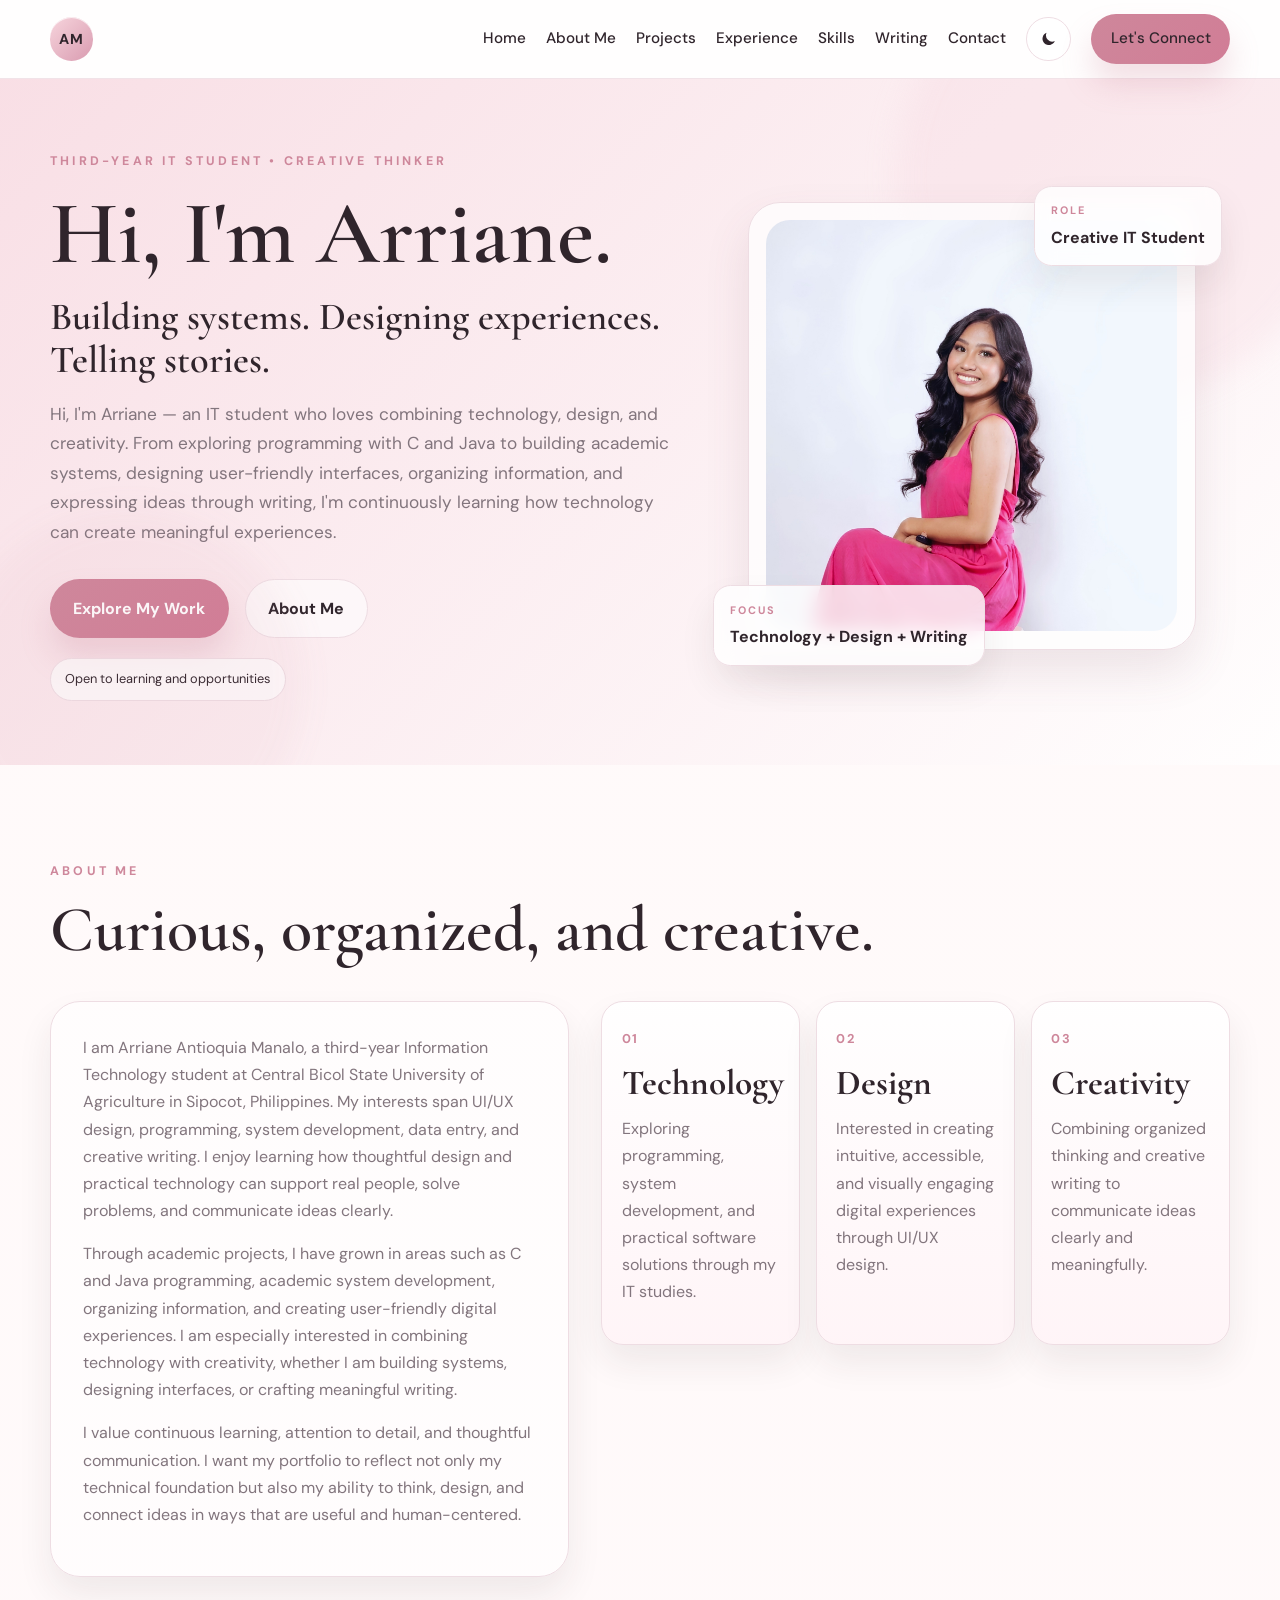
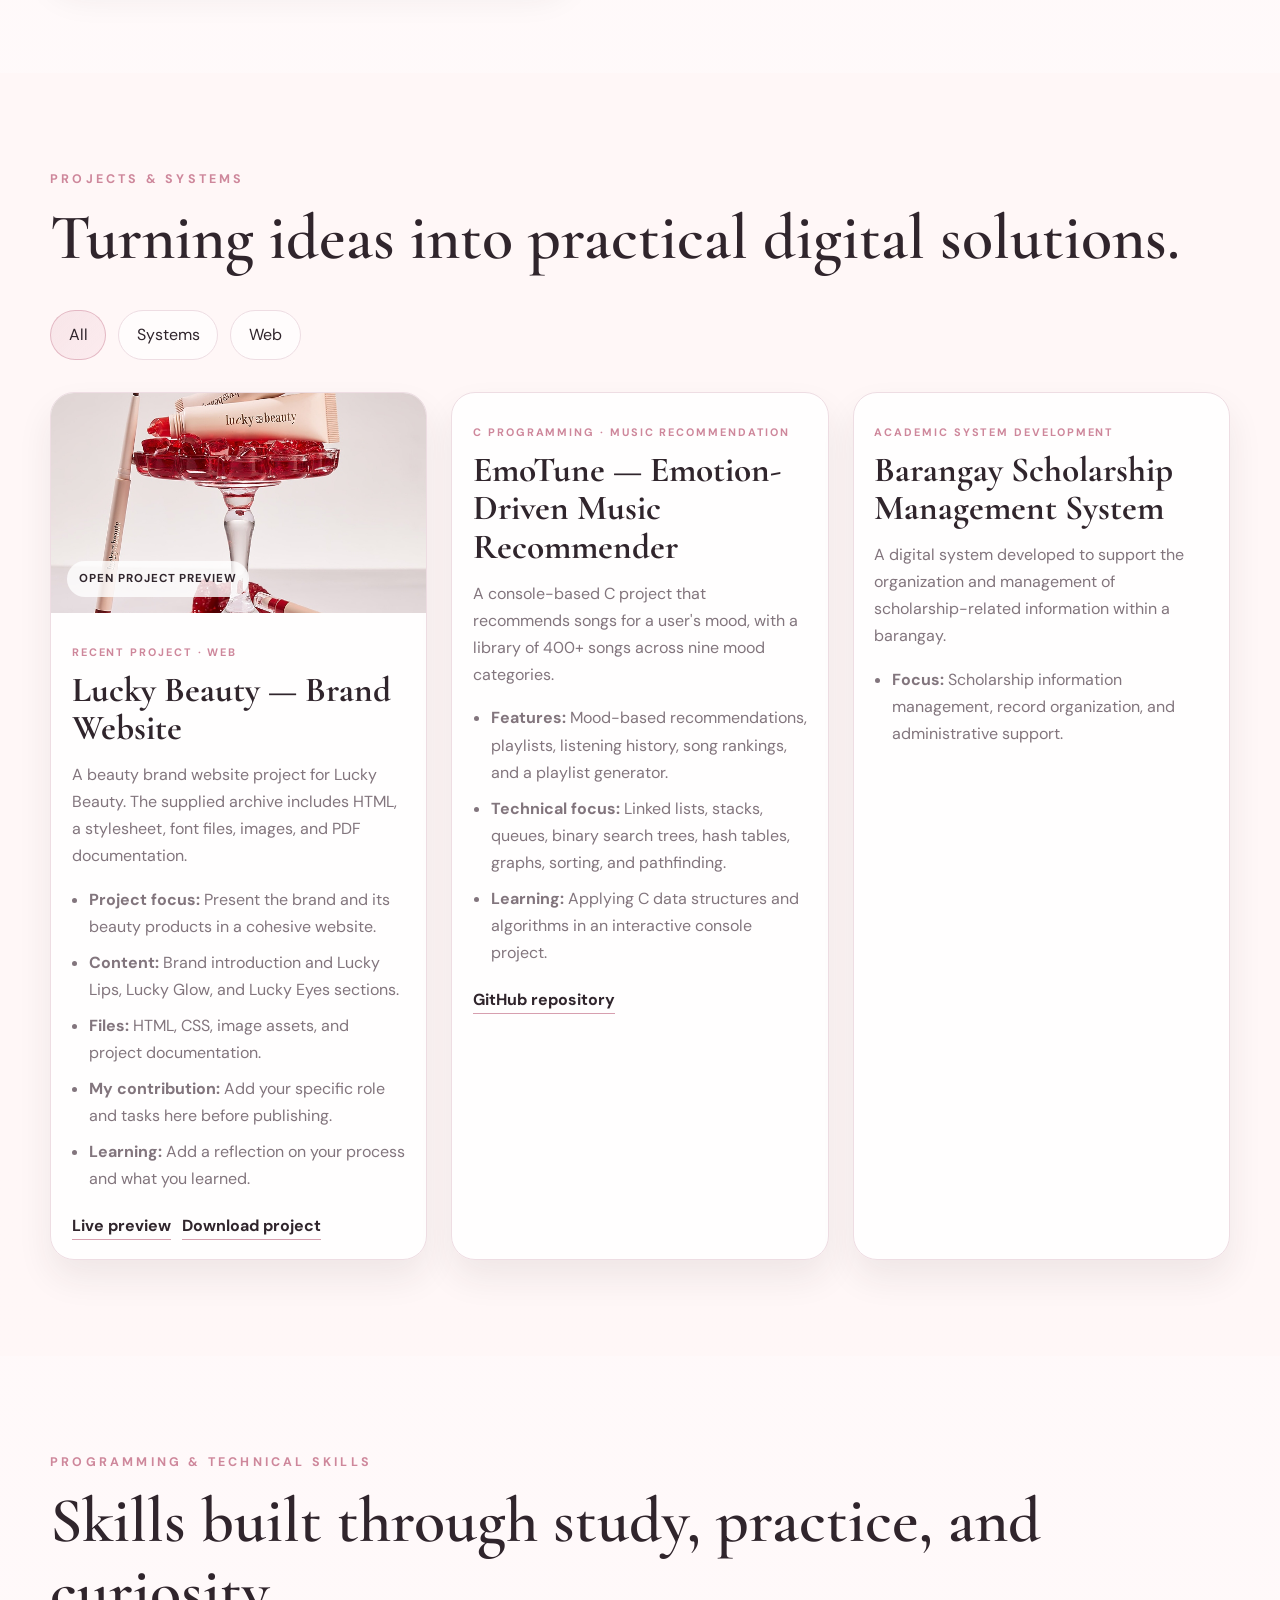
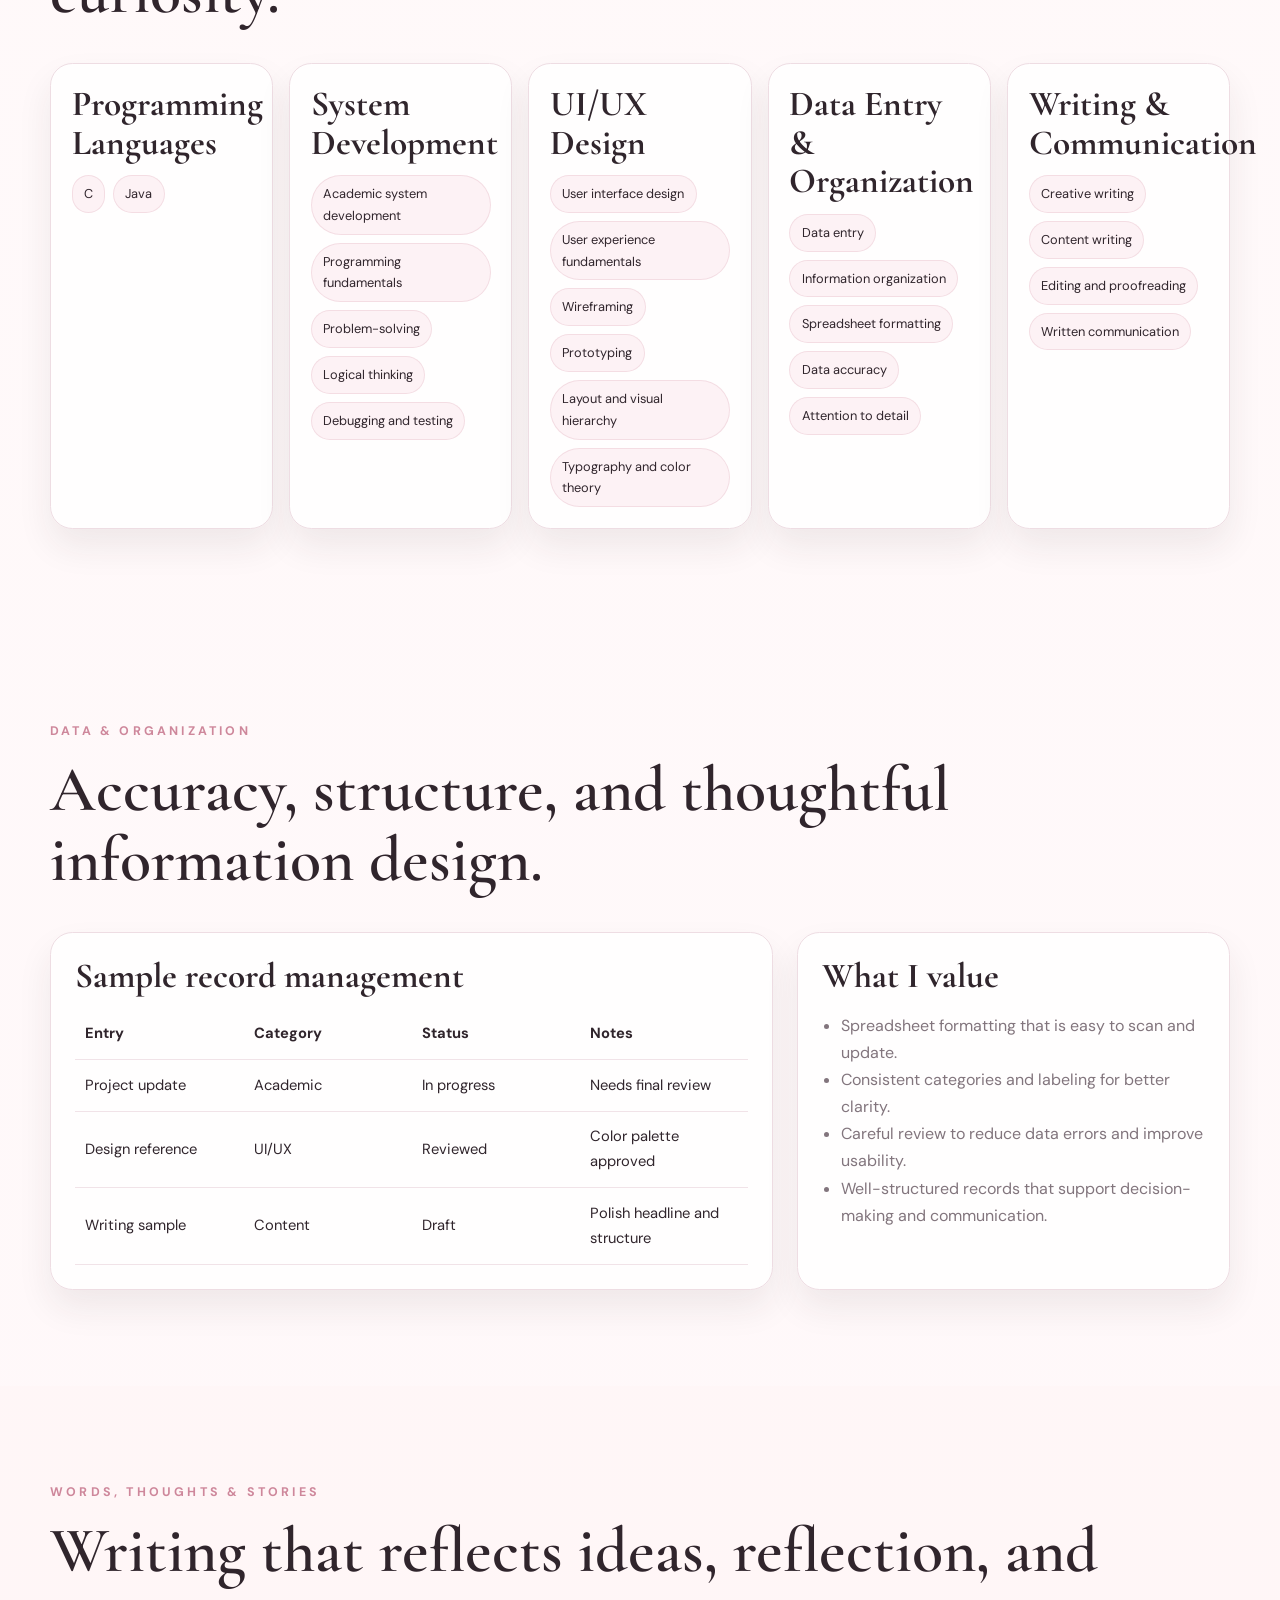
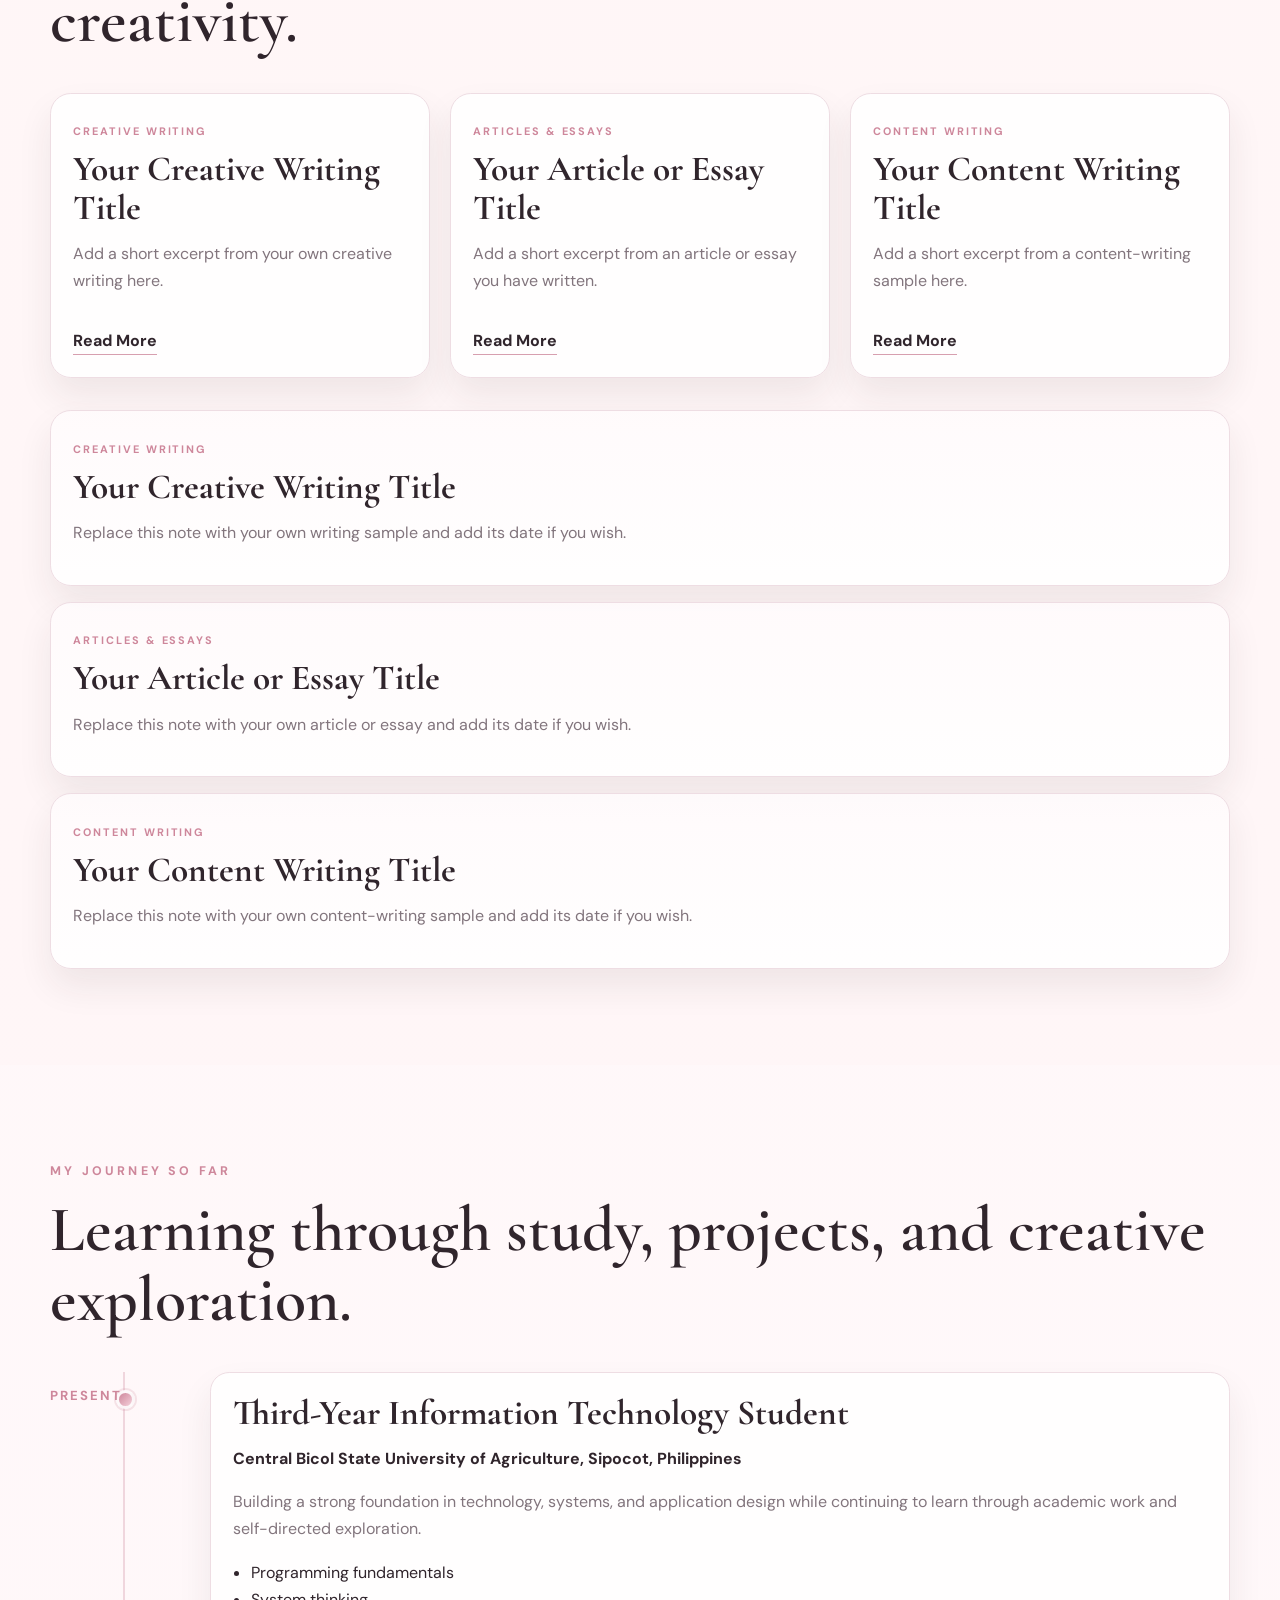
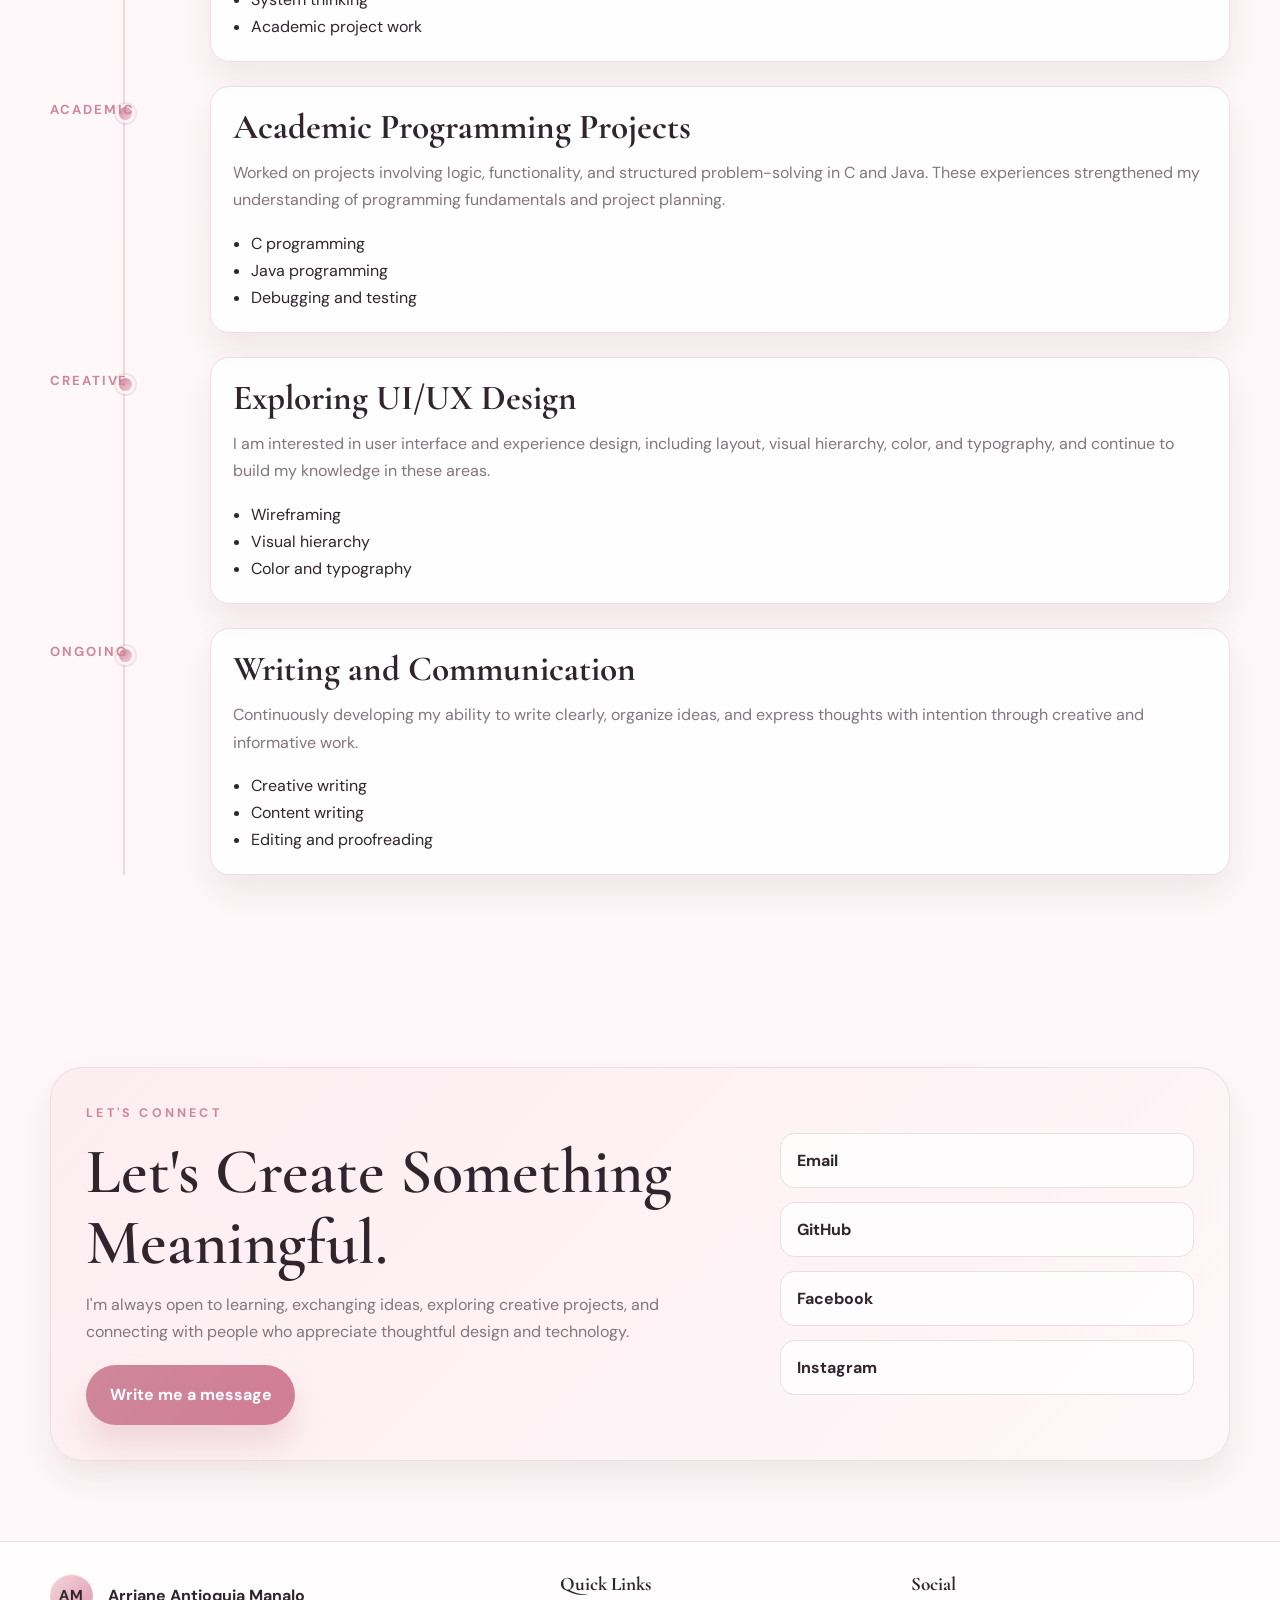
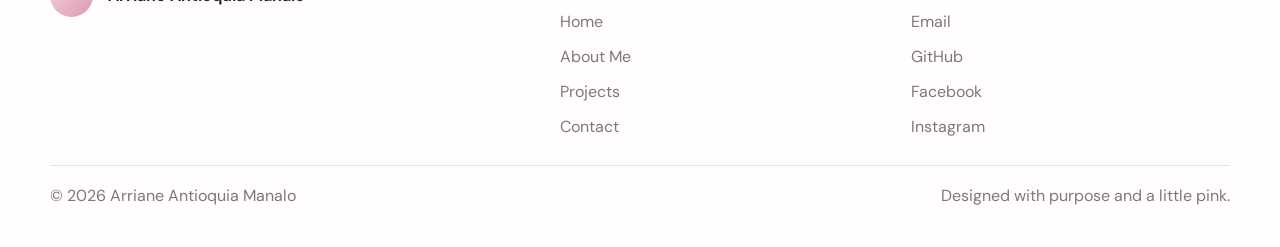
==== index.html @ fbf1ff13 "Publish personal portfolio Co-authored-by: Copilot <223556219+Copilot@users.noreply.github.com>" ====
<!DOCTYPE html>
<html lang="en">
  <head>
    <meta charset="UTF-8" />
    <meta name="viewport" content="width=device-width, initial-scale=1.0" />
    <title>Arriane Antioquia Manalo | IT Student Portfolio</title>
    <meta
      name="description"
      content="Portfolio of Arriane Antioquia Manalo, a third-year Information Technology student at Central Bicol State University of Agriculture, focused on technology, design, writing, and system development."
    />
    <meta name="theme-color" content="#F5D0DA" />
    <meta property="og:title" content="Arriane Antioquia Manalo | IT Student Portfolio" />
    <meta
      property="og:description"
      content="Building systems. Designing experiences. Telling stories."
    />
    <meta property="og:type" content="website" />
    <meta property="og:image" content="assets/images/social-preview.svg" />
    <meta name="twitter:card" content="summary_large_image" />
    <meta name="twitter:title" content="Arriane Antioquia Manalo | IT Student Portfolio" />
    <meta
      name="twitter:description"
      content="Building systems. Designing experiences. Telling stories."
    />
    <meta name="twitter:image" content="assets/images/social-preview.svg" />
    <link rel="canonical" href="https://ari-yana143.github.io/Portfolio/" />
    <link rel="icon" type="image/svg+xml" href="assets/images/favicon.svg" />
    <link rel="preconnect" href="https://fonts.googleapis.com" />
    <link rel="preconnect" href="https://fonts.gstatic.com" crossorigin />
    <link
      href="https://fonts.googleapis.com/css2?family=Cormorant+Garamond:wght@500;600;700&family=DM+Sans:wght@400;500;700&display=swap"
      rel="stylesheet"
    />
    <link rel="stylesheet" href="style.css" />
  </head>
  <body>
    <header class="site-header">
      <nav class="nav container" aria-label="Main navigation">
        <a href="#home" class="brand" aria-label="Go to home section">
          <span class="brand-mark">AM</span>
        </a>

        <button class="nav-toggle" type="button" aria-expanded="false" aria-controls="navMenu" aria-label="Toggle navigation menu">
          <span></span>
          <span></span>
          <span></span>
        </button>

        <div class="nav-menu" id="navMenu">
          <a href="#home">Home</a>
          <a href="#about">About Me</a>
          <a href="#projects">Projects</a>
          <a href="#experience">Experience</a>
          <a href="#skills">Skills</a>
          <a href="#writing">Writing</a>
          <a href="#contact">Contact</a>
          <button class="theme-toggle" id="themeToggle" type="button" aria-label="Switch to dark mode">
            <svg class="theme-icon theme-icon-moon" viewBox="0 0 24 24" aria-hidden="true">
              <path d="M20.2 15.1A8.6 8.6 0 0 1 8.9 3.8 8.7 8.7 0 1 0 20.2 15.1Z" />
            </svg>
            <svg class="theme-icon theme-icon-sun" viewBox="0 0 24 24" aria-hidden="true">
              <circle cx="12" cy="12" r="4" />
              <path d="M12 2v2m0 16v2M4.93 4.93l1.42 1.42m11.3 11.3 1.42 1.42M2 12h2m16 0h2M4.93 19.07l1.42-1.42m11.3-11.3 1.42-1.42" />
            </svg>
          </button>
          <a href="#contact" class="btn btn-primary btn-small">Let's Connect</a>
        </div>
      </nav>
    </header>

    <main>
      <section id="home" class="hero">
        <div class="container hero-grid reveal">
          <div class="hero-copy">
            <p class="eyebrow">THIRD-YEAR IT STUDENT • CREATIVE THINKER</p>
            <h1>Hi, I'm Arriane.</h1>
            <h2>Building systems. Designing experiences. Telling stories.</h2>
            <p class="intro">
              Hi, I'm Arriane — an IT student who loves combining technology, design, and creativity.
              From exploring programming with C and Java to building academic systems, designing
              user-friendly interfaces, organizing information, and expressing ideas through writing,
              I'm continuously learning how technology can create meaningful experiences.
            </p>
            <div class="cta-group">
              <a href="#projects" class="btn btn-primary">Explore My Work</a>
              <a href="#about" class="btn btn-secondary">About Me</a>
            </div>
            <div class="badge-row">
              <span class="status-badge">Open to learning and opportunities</span>
            </div>
          </div>

          <div class="hero-visual reveal">
            <div class="portrait-frame">
              <img src="assets/images/profile-photo.jpg" alt="Portrait of Arriane Antioquia Manalo" />
            </div>
            <div class="floating-card accent-card">
              <span class="mini-label">Focus</span>
              <strong>Technology + Design + Writing</strong>
            </div>
            <div class="floating-card quick-card">
              <span class="mini-label">Role</span>
              <strong>Creative IT Student</strong>
            </div>
          </div>
        </div>
      </section>

      <section id="about" class="section">
        <div class="container">
          <div class="section-heading reveal">
            <p class="section-kicker">About Me</p>
            <h2>Curious, organized, and creative.</h2>
          </div>

          <div class="about-layout reveal">
            <div class="about-story">
              <p>
                I am Arriane Antioquia Manalo, a third-year Information Technology student at Central
                Bicol State University of Agriculture in Sipocot, Philippines. My interests span
                UI/UX design, programming, system development, data entry, and creative writing. I
                enjoy learning how thoughtful design and practical technology can support real
                people, solve problems, and communicate ideas clearly.
              </p>
              <p>
                Through academic projects, I have grown in areas such as C and Java programming,
                academic system development, organizing information, and creating user-friendly digital
                experiences. I am especially interested in combining technology with creativity,
                whether I am building systems, designing interfaces, or crafting meaningful writing.
              </p>
              <p>
                I value continuous learning, attention to detail, and thoughtful communication. I want
                my portfolio to reflect not only my technical foundation but also my ability to think,
                design, and connect ideas in ways that are useful and human-centered.
              </p>
            </div>

            <div class="highlight-grid">
              <article class="highlight-card reveal">
                <span class="card-number">01</span>
                <h3>Technology</h3>
                <p>
                  Exploring programming, system development, and practical software solutions through
                  my IT studies.
                </p>
              </article>

              <article class="highlight-card reveal">
                <span class="card-number">02</span>
                <h3>Design</h3>
                <p>
                  Interested in creating intuitive, accessible, and visually engaging digital
                  experiences through UI/UX design.
                </p>
              </article>

              <article class="highlight-card reveal">
                <span class="card-number">03</span>
                <h3>Creativity</h3>
                <p>
                  Combining organized thinking and creative writing to communicate ideas clearly and
                  meaningfully.
                </p>
              </article>
            </div>
          </div>
        </div>
      </section>

      <section id="projects" class="section alt">
        <div class="container">
          <div class="section-heading reveal">
            <p class="section-kicker">Projects &amp; Systems</p>
            <h2>Turning ideas into practical digital solutions.</h2>
          </div>

          <div class="filter-bar reveal" aria-label="Project category filter">
            <button class="filter-btn is-active" type="button" data-filter="all">All</button>
            <button class="filter-btn" type="button" data-filter="systems">Systems</button>
            <button class="filter-btn" type="button" data-filter="web">Web</button>
          </div>

          <div class="project-grid reveal">
            <article class="project-card" data-category="web">
              <a
                class="project-image project-image-link"
                href="assets/projects/Lucky-Beauty/index.html"
                target="_blank"
                rel="noreferrer"
                aria-label="Open the Lucky Beauty project website"
              >
                <img
                  src="assets/projects/Lucky-Beauty/images/hero-products.jpg"
                  alt="Product imagery used on the Lucky Beauty website"
                />
                <span class="image-label">Open project preview</span>
              </a>
              <div class="project-body">
                <span class="project-tag">Recent Project · Web</span>
                <h3>Lucky Beauty — Brand Website</h3>
                <p>
                  A beauty brand website project for Lucky Beauty. The supplied archive includes
                  HTML, a stylesheet, font files, images, and PDF documentation.
                </p>
                <ul>
                  <li><strong>Project focus:</strong> Present the brand and its beauty products in a cohesive website.</li>
                  <li><strong>Content:</strong> Brand introduction and Lucky Lips, Lucky Glow, and Lucky Eyes sections.</li>
                  <li><strong>Files:</strong> HTML, CSS, image assets, and project documentation.</li>
                  <li><strong>My contribution:</strong> Add your specific role and tasks here before publishing.</li>
                  <li><strong>Learning:</strong> Add a reflection on your process and what you learned.</li>
                </ul>
                <div class="card-actions">
                  <a href="assets/projects/Lucky-Beauty/index.html" target="_blank" rel="noreferrer">Live preview</a>
                  <a href="assets/projects/Manalo_Manumbale_Activity1_1.zip" download>Download project</a>
                </div>
              </div>
            </article>

            <article class="project-card" data-category="systems">
              <div class="project-body">
                <span class="project-tag">C Programming · Music Recommendation</span>
                <h3>EmoTune — Emotion-Driven Music Recommender</h3>
                <p>
                  A console-based C project that recommends songs for a user's mood, with a library of
                  400+ songs across nine mood categories.
                </p>
                <ul>
                  <li><strong>Features:</strong> Mood-based recommendations, playlists, listening history, song rankings, and a playlist generator.</li>
                  <li><strong>Technical focus:</strong> Linked lists, stacks, queues, binary search trees, hash tables, graphs, sorting, and pathfinding.</li>
                  <li><strong>Learning:</strong> Applying C data structures and algorithms in an interactive console project.</li>
                </ul>
                <div class="card-actions">
                  <a href="https://github.com/ari-yana143/EmoTune-Emotion-Driven-Music-Recommender-Sytem" target="_blank" rel="noreferrer">GitHub repository</a>
                </div>
              </div>
            </article>

            <article class="project-card" data-category="systems">
              <div class="project-body">
                <span class="project-tag">Academic System Development</span>
                <h3>Barangay Scholarship Management System</h3>
                <p>
                  A digital system developed to support the organization and management of
                  scholarship-related information within a barangay.
                </p>
                <ul>
                  <li><strong>Focus:</strong> Scholarship information management, record organization, and administrative support.</li>
                </ul>
              </div>
            </article>
          </div>
        </div>
      </section>

      <section id="skills" class="section">
        <div class="container">
          <div class="section-heading reveal">
            <p class="section-kicker">Programming &amp; Technical Skills</p>
            <h2>Skills built through study, practice, and curiosity.</h2>
          </div>

          <div class="skills-grid reveal">
            <article class="skill-card">
              <h3>Programming Languages</h3>
              <ul class="skill-tags">
                <li>C</li>
                <li>Java</li>
              </ul>
            </article>

            <article class="skill-card">
              <h3>System Development</h3>
              <ul class="skill-tags">
                <li>Academic system development</li>
                <li>Programming fundamentals</li>
                <li>Problem-solving</li>
                <li>Logical thinking</li>
                <li>Debugging and testing</li>
              </ul>
            </article>

            <article class="skill-card">
              <h3>UI/UX Design</h3>
              <ul class="skill-tags">
                <li>User interface design</li>
                <li>User experience fundamentals</li>
                <li>Wireframing</li>
                <li>Prototyping</li>
                <li>Layout and visual hierarchy</li>
                <li>Typography and color theory</li>
              </ul>
            </article>

            <article class="skill-card">
              <h3>Data Entry &amp; Organization</h3>
              <ul class="skill-tags">
                <li>Data entry</li>
                <li>Information organization</li>
                <li>Spreadsheet formatting</li>
                <li>Data accuracy</li>
                <li>Attention to detail</li>
              </ul>
            </article>

            <article class="skill-card">
              <h3>Writing &amp; Communication</h3>
              <ul class="skill-tags">
                <li>Creative writing</li>
                <li>Content writing</li>
                <li>Editing and proofreading</li>
                <li>Written communication</li>
              </ul>
            </article>
          </div>
        </div>
      </section>

      <section id="data" class="section">
        <div class="container">
          <div class="section-heading reveal">
            <p class="section-kicker">Data &amp; Organization</p>
            <h2>Accuracy, structure, and thoughtful information design.</h2>
          </div>

          <div class="data-layout reveal">
            <div class="data-card">
              <h3>Sample record management</h3>
              <table>
                <thead>
                  <tr>
                    <th>Entry</th>
                    <th>Category</th>
                    <th>Status</th>
                    <th>Notes</th>
                  </tr>
                </thead>
                <tbody>
                  <tr>
                    <td>Project update</td>
                    <td>Academic</td>
                    <td>In progress</td>
                    <td>Needs final review</td>
                  </tr>
                  <tr>
                    <td>Design reference</td>
                    <td>UI/UX</td>
                    <td>Reviewed</td>
                    <td>Color palette approved</td>
                  </tr>
                  <tr>
                    <td>Writing sample</td>
                    <td>Content</td>
                    <td>Draft</td>
                    <td>Polish headline and structure</td>
                  </tr>
                </tbody>
              </table>
            </div>

            <div class="data-card data-points">
              <h3>What I value</h3>
              <ul>
                <li>Spreadsheet formatting that is easy to scan and update.</li>
                <li>Consistent categories and labeling for better clarity.</li>
                <li>Careful review to reduce data errors and improve usability.</li>
                <li>Well-structured records that support decision-making and communication.</li>
              </ul>
            </div>
          </div>
        </div>
      </section>

      <section id="writing" class="section alt">
        <div class="container">
          <div class="section-heading reveal">
            <p class="section-kicker">Words, Thoughts &amp; Stories</p>
            <h2>Writing that reflects ideas, reflection, and creativity.</h2>
          </div>

          <div class="writing-grid reveal">
            <article class="writing-card">
              <span class="writing-tag">Creative Writing</span>
              <h3>Your Creative Writing Title</h3>
              <p>Add a short excerpt from your own creative writing here.</p>
              <a href="#writing-sample-1">Read More</a>
            </article>

            <article class="writing-card">
              <span class="writing-tag">Articles &amp; Essays</span>
              <h3>Your Article or Essay Title</h3>
              <p>Add a short excerpt from an article or essay you have written.</p>
              <a href="#writing-sample-2">Read More</a>
            </article>

            <article class="writing-card">
              <span class="writing-tag">Content Writing</span>
              <h3>Your Content Writing Title</h3>
              <p>Add a short excerpt from a content-writing sample here.</p>
              <a href="#writing-sample-3">Read More</a>
            </article>
          </div>

          <div class="article-stack reveal">
            <article id="writing-sample-1" class="writing-article">
              <span class="writing-tag">Creative Writing</span>
              <h3>Your Creative Writing Title</h3>
              <p>Replace this note with your own writing sample and add its date if you wish.</p>
            </article>

            <article id="writing-sample-2" class="writing-article">
              <span class="writing-tag">Articles &amp; Essays</span>
              <h3>Your Article or Essay Title</h3>
              <p>Replace this note with your own article or essay and add its date if you wish.</p>
            </article>

            <article id="writing-sample-3" class="writing-article">
              <span class="writing-tag">Content Writing</span>
              <h3>Your Content Writing Title</h3>
              <p>Replace this note with your own content-writing sample and add its date if you wish.</p>
            </article>
          </div>
        </div>
      </section>

      <section id="experience" class="section">
        <div class="container">
          <div class="section-heading reveal">
            <p class="section-kicker">My Journey So Far</p>
            <h2>Learning through study, projects, and creative exploration.</h2>
          </div>

          <div class="timeline reveal">
            <article class="timeline-item">
              <div class="timeline-date">Present</div>
              <div class="timeline-content">
                <h3>Third-Year Information Technology Student</h3>
                <p class="timeline-org">Central Bicol State University of Agriculture, Sipocot, Philippines</p>
                <p>
                  Building a strong foundation in technology, systems, and application design while continuing to learn through academic work and self-directed exploration.
                </p>
                <ul>
                  <li>Programming fundamentals</li>
                  <li>System thinking</li>
                  <li>Academic project work</li>
                </ul>
              </div>
            </article>

            <article class="timeline-item">
              <div class="timeline-date">Academic</div>
              <div class="timeline-content">
                <h3>Academic Programming Projects</h3>
                <p>
                  Worked on projects involving logic, functionality, and structured problem-solving in C and Java. These experiences strengthened my understanding of programming fundamentals and project planning.
                </p>
                <ul>
                  <li>C programming</li>
                  <li>Java programming</li>
                  <li>Debugging and testing</li>
                </ul>
              </div>
            </article>

            <article class="timeline-item">
              <div class="timeline-date">Creative</div>
              <div class="timeline-content">
                <h3>Exploring UI/UX Design</h3>
                <p>
                  I am interested in user interface and experience design, including layout, visual hierarchy, color, and typography, and continue to build my knowledge in these areas.
                </p>
                <ul>
                  <li>Wireframing</li>
                  <li>Visual hierarchy</li>
                  <li>Color and typography</li>
                </ul>
              </div>
            </article>

            <article class="timeline-item">
              <div class="timeline-date">Ongoing</div>
              <div class="timeline-content">
                <h3>Writing and Communication</h3>
                <p>
                  Continuously developing my ability to write clearly, organize ideas, and express thoughts with intention through creative and informative work.
                </p>
                <ul>
                  <li>Creative writing</li>
                  <li>Content writing</li>
                  <li>Editing and proofreading</li>
                </ul>
              </div>
            </article>
          </div>
        </div>
      </section>

      <section id="contact" class="section contact-section">
        <div class="container contact-shell reveal">
          <div class="contact-copy">
            <p class="section-kicker">Let's Connect</p>
            <h2>Let's Create Something Meaningful.</h2>
            <p>
              I'm always open to learning, exchanging ideas, exploring creative projects, and connecting with people who appreciate thoughtful design and technology.
            </p>
            <div class="contact-actions">
              <a
                href="https://mail.google.com/mail/?view=cm&amp;fs=1&amp;to=arrianemanalo07%40gmail.com&amp;su=Hello%2C%20Arriane%21&amp;body=Hi%20Arriane%2C%0A%0AI%20found%20your%20portfolio%20and%20would%20like%20to%20connect%20about%20%5Byour%20opportunity%20or%20question%5D.%0A%0ABest%2C%0A%5BYour%20name%5D"
                class="btn btn-primary"
                target="_blank"
                rel="noreferrer"
              >Write me a message</a>
            </div>
          </div>

          <div class="contact-links" aria-label="Social links and contact links">
            <a href="mailto:arrianemanalo07@gmail.com?subject=Hello%2C%20Arriane%21&amp;body=Hi%20Arriane%2C%0A%0AI%20found%20your%20portfolio%20and%20would%20like%20to%20connect%20about%20%5Byour%20opportunity%20or%20question%5D.%0A%0ABest%2C%0A%5BYour%20name%5D">Email</a>
            <a href="https://github.com/ari-yana143" target="_blank" rel="noreferrer">GitHub</a>
            <a href="https://web.facebook.com/aaarriane" target="_blank" rel="noreferrer">Facebook</a>
            <a href="https://www.instagram.com/aaarriane/" target="_blank" rel="noreferrer">Instagram</a>
          </div>
        </div>
      </section>
    </main>

    <footer class="site-footer">
      <div class="container footer-grid">
        <div class="footer-brand">
          <div class="brand-mark footer-mark">AM</div>
          <p>Arriane Antioquia Manalo</p>
        </div>

        <div class="footer-links">
          <h4>Quick Links</h4>
          <ul>
            <li><a href="#home">Home</a></li>
            <li><a href="#about">About Me</a></li>
            <li><a href="#projects">Projects</a></li>
            <li><a href="#contact">Contact</a></li>
          </ul>
        </div>

        <div class="footer-links">
          <h4>Social</h4>
          <ul>
            <li><a href="mailto:arrianemanalo07@gmail.com?subject=Hello%2C%20Arriane%21&amp;body=Hi%20Arriane%2C%0A%0AI%20found%20your%20portfolio%20and%20would%20like%20to%20connect%20about%20%5Byour%20opportunity%20or%20question%5D.%0A%0ABest%2C%0A%5BYour%20name%5D">Email</a></li>
            <li><a href="https://github.com/ari-yana143" target="_blank" rel="noreferrer">GitHub</a></li>
            <li><a href="https://web.facebook.com/aaarriane" target="_blank" rel="noreferrer">Facebook</a></li>
            <li><a href="https://www.instagram.com/aaarriane/" target="_blank" rel="noreferrer">Instagram</a></li>
          </ul>
        </div>
      </div>

      <div class="footer-bottom">
        <p>© <span id="year"></span> Arriane Antioquia Manalo</p>
        <p>Designed with purpose and a little pink.</p>
      </div>
    </footer>

    <script src="script.js"></script>
  </body>
</html>
---- style.css ----
:root {
  --blush-pink: #f5d0da;
  --dusty-rose: #ce879b;
  --pale-pink-bg: #fff7f9;
  --white: #ffffff;
  --deep-plum: #30252c;
  --muted-gray: #82757d;
  --light-pink-border: #eedde3;
  --soft-pink-alt: #fceef3;
  --shadow-soft: 0 22px 46px rgba(119, 70, 88, 0.12);
  --shadow-card: 0 18px 35px rgba(48, 37, 44, 0.08);
  --radius-xl: 30px;
  --radius-lg: 22px;
  --radius-md: 16px;
  --container: min(1180px, calc(100% - 2rem));
}

* {
  box-sizing: border-box;
}

html {
  scroll-behavior: smooth;
}

body {
  margin: 0;
  font-family: "DM Sans", sans-serif;
  background: linear-gradient(180deg, #fffafa 0%, #fff7f9 100%);
  color: var(--deep-plum);
  line-height: 1.7;
}

img {
  max-width: 100%;
  display: block;
}

a {
  color: inherit;
  text-decoration: none;
}

button,
input,
textarea,
select {
  font: inherit;
}

p,
ul,
ol {
  margin-top: 0;
}

.container {
  width: var(--container);
  margin: 0 auto;
}

.section {
  padding: 6rem 0;
}

.section.alt {
  background: rgba(245, 208, 218, 0.08);
}

.section-heading {
  margin-bottom: 2.25rem;
}

.section-kicker,
.eyebrow {
  font-size: 0.78rem;
  text-transform: uppercase;
  letter-spacing: 0.2rem;
  color: var(--dusty-rose);
  font-weight: 700;
  margin-bottom: 0.8rem;
}

h1,
h2,
h3,
h4 {
  color: var(--deep-plum);
  margin: 0 0 0.8rem;
  line-height: 1.1;
  font-family: "Cormorant Garamond", serif;
}

h1 {
  font-size: clamp(3.4rem, 7vw, 6rem);
  font-weight: 600;
}

h2 {
  font-size: clamp(2.3rem, 5vw, 4rem);
  font-weight: 600;
}

h3 {
  font-size: clamp(1.6rem, 3vw, 2.2rem);
}

p {
  color: var(--muted-gray);
  font-size: 1rem;
}

.site-header {
  position: sticky;
  top: 0;
  z-index: 30;
  background: rgba(255, 255, 255, 0.72);
  backdrop-filter: blur(18px);
  border-bottom: 1px solid rgba(238, 221, 227, 0.8);
}

.nav {
  display: flex;
  align-items: center;
  justify-content: space-between;
  min-height: 78px;
  gap: 1rem;
}

.brand {
  display: inline-flex;
  align-items: center;
  gap: 0.75rem;
  font-weight: 700;
  color: var(--deep-plum);
}

.brand-mark,
.footer-mark {
  display: inline-flex;
  align-items: center;
  justify-content: center;
  width: 2.7rem;
  height: 2.7rem;
  border-radius: 50%;
  background: linear-gradient(135deg, #f7d5dd 0%, #d99bb0 100%);
  color: var(--deep-plum);
  font-size: 0.9rem;
  font-weight: 700;
  letter-spacing: 0.08rem;
  box-shadow: inset 0 1px 0 rgba(255, 255, 255, 0.7);
}

.nav-menu {
  display: flex;
  align-items: center;
  gap: 1.25rem;
}

.theme-toggle {
  display: inline-flex;
  align-items: center;
  justify-content: center;
  width: 2.8rem;
  height: 2.8rem;
  padding: 0.5rem;
  flex: 0 0 auto;
  border: 1px solid var(--light-pink-border);
  border-radius: 50%;
  background: rgba(255, 255, 255, 0.72);
  color: var(--deep-plum);
  font-size: 0.88rem;
  font-weight: 700;
  cursor: pointer;
  transition: background 0.2s ease, border-color 0.2s ease;
}

.theme-icon {
  width: 1.1rem;
  height: 1.1rem;
  fill: none;
  stroke: currentColor;
  stroke-width: 1.8;
  stroke-linecap: round;
  stroke-linejoin: round;
}

.theme-icon-moon {
  fill: currentColor;
  stroke: none;
}

.theme-icon-sun {
  display: none;
}

.theme-toggle:hover {
  background: rgba(245, 208, 218, 0.32);
  border-color: rgba(206, 135, 155, 0.55);
}

.nav-menu a {
  position: relative;
  color: var(--deep-plum);
  font-size: 0.95rem;
  font-weight: 500;
  transition: color 0.2s ease;
}

.nav-menu a:not(.btn)::after {
  content: "";
  position: absolute;
  left: 0;
  bottom: -0.35rem;
  width: 100%;
  height: 2px;
  border-radius: 999px;
  background: rgba(206, 135, 155, 0.9);
  transform: scaleX(0);
  transform-origin: center;
  transition: transform 0.2s ease;
}

.nav-menu a:not(.btn):hover::after,
.nav-menu a:not(.btn):focus-visible::after {
  transform: scaleX(1);
}

.nav-toggle {
  display: none;
  width: 2.8rem;
  height: 2.8rem;
  border: 1px solid var(--light-pink-border);
  background: var(--white);
  border-radius: 12px;
  padding: 0.55rem;
  cursor: pointer;
}

.nav-toggle span {
  display: block;
  width: 100%;
  height: 2px;
  background: var(--deep-plum);
  border-radius: 999px;
  margin: 0.32rem 0;
}

.btn {
  display: inline-flex;
  align-items: center;
  justify-content: center;
  padding: 0.95rem 1.4rem;
  border-radius: 999px;
  border: 1px solid transparent;
  font-weight: 700;
  transition: transform 0.2s ease, box-shadow 0.2s ease, border-color 0.2s ease;
}

.btn:hover,
.btn:focus-visible {
  transform: translateY(-1px);
}

.btn-primary {
  background: linear-gradient(135deg, var(--dusty-rose) 0%, #d17d96 100%);
  color: var(--white);
  box-shadow: 0 20px 30px rgba(206, 135, 155, 0.25);
}

.btn-secondary {
  border-color: var(--light-pink-border);
  background: rgba(255, 255, 255, 0.6);
  color: var(--deep-plum);
}

.btn-small {
  padding: 0.7rem 1.15rem;
  font-size: 0.88rem;
}

.hero {
  position: relative;
  overflow: hidden;
  padding: 4.5rem 0 4rem;
  background: linear-gradient(135deg, rgba(245, 208, 218, 0.65), rgba(255, 255, 255, 0.75));
}

.hero::before,
.hero::after {
  content: "";
  position: absolute;
  border-radius: 50%;
  filter: blur(16px);
  opacity: 0.7;
}

.hero::before {
  width: 28rem;
  height: 28rem;
  background: rgba(245, 208, 218, 0.38);
  top: -8rem;
  right: -4rem;
}

.hero::after {
  width: 22rem;
  height: 22rem;
  background: rgba(206, 135, 155, 0.1);
  bottom: -6rem;
  left: -3rem;
}

.hero-grid {
  position: relative;
  display: grid;
  grid-template-columns: 1.1fr 0.9fr;
  align-items: center;
  gap: 2rem;
}

.hero-copy h2 {
  margin-bottom: 1.2rem;
  font-size: clamp(1.8rem, 3vw, 3rem);
}

.intro {
  max-width: 40rem;
  font-size: 1.08rem;
  color: var(--muted-gray);
}

.cta-group {
  display: flex;
  flex-wrap: wrap;
  gap: 1rem;
  margin: 2rem 0 1.2rem;
}

.badge-row {
  margin-top: 1rem;
}

.status-badge {
  display: inline-flex;
  align-items: center;
  padding: 0.6rem 0.9rem;
  background: rgba(255, 255, 255, 0.72);
  border: 1px solid var(--light-pink-border);
  border-radius: 999px;
  font-size: 0.8rem;
  color: var(--deep-plum);
}

.hero-visual {
  position: relative;
  display: flex;
  justify-content: center;
  align-items: center;
  min-height: 34rem;
}

.portrait-frame {
  position: relative;
  width: min(100%, 28rem);
  padding: 1.1rem;
  background: rgba(255, 255, 255, 0.74);
  border: 1px solid var(--light-pink-border);
  border-radius: 2rem;
  box-shadow: var(--shadow-soft);
}

.portrait-frame img {
  width: 100%;
  border-radius: 1.5rem;
  background: linear-gradient(135deg, #f6dce4 0%, #fff7f9 100%);
}

.floating-card {
  position: absolute;
  display: flex;
  flex-direction: column;
  gap: 0.25rem;
  padding: 0.9rem 1rem;
  background: rgba(255, 255, 255, 0.82);
  border: 1px solid var(--light-pink-border);
  border-radius: 1.1rem;
  box-shadow: var(--shadow-card);
  backdrop-filter: blur(10px);
}

.accent-card {
  left: 0;
  bottom: 2rem;
}

.quick-card {
  right: 0.5rem;
  top: 2rem;
}

.mini-label {
  font-size: 0.68rem;
  letter-spacing: 0.12rem;
  color: var(--dusty-rose);
  text-transform: uppercase;
  font-weight: 700;
}

.about-layout {
  display: grid;
  grid-template-columns: 0.95fr 1.15fr;
  gap: 2rem;
  align-items: start;
}

.about-story {
  background: rgba(255, 255, 255, 0.46);
  border: 1px solid var(--light-pink-border);
  border-radius: var(--radius-xl);
  padding: 2rem;
  box-shadow: var(--shadow-card);
}

.highlight-grid {
  display: grid;
  grid-template-columns: repeat(3, minmax(0, 1fr));
  gap: 1rem;
}

.highlight-card {
  background: linear-gradient(180deg, rgba(255, 255, 255, 0.9), rgba(255, 244, 247, 0.9));
  border: 1px solid var(--light-pink-border);
  border-radius: var(--radius-lg);
  padding: 1.4rem 1.2rem;
  box-shadow: var(--shadow-card);
}

.card-number {
  display: inline-block;
  margin-bottom: 0.85rem;
  color: var(--dusty-rose);
  font-size: 0.8rem;
  font-weight: 700;
  letter-spacing: 0.12rem;
}

.filter-bar {
  display: flex;
  flex-wrap: wrap;
  gap: 0.75rem;
  margin-bottom: 2rem;
}

.filter-btn {
  padding: 0.65rem 1.1rem;
  border-radius: 999px;
  border: 1px solid var(--light-pink-border);
  background: rgba(255, 255, 255, 0.7);
  color: var(--deep-plum);
  cursor: pointer;
  transition: all 0.2s ease;
}

.filter-btn.is-active,
.filter-btn:hover,
.filter-btn:focus-visible {
  background: linear-gradient(135deg, rgba(206, 135, 155, 0.15), rgba(245, 208, 218, 0.3));
  border-color: rgba(206, 135, 155, 0.5);
}

.project-grid {
  display: grid;
  grid-template-columns: repeat(3, minmax(0, 1fr));
  gap: 1.5rem;
}

.project-card {
  display: flex;
  flex-direction: column;
  overflow: hidden;
  background: rgba(255, 255, 255, 0.9);
  border: 1px solid var(--light-pink-border);
  border-radius: 1.5rem;
  box-shadow: var(--shadow-card);
  transition: transform 0.25s ease, box-shadow 0.25s ease;
}

.project-card:hover,
.project-card:focus-within {
  transform: translateY(-7px);
  box-shadow: 0 24px 44px rgba(48, 37, 44, 0.1);
}

.project-card.is-hidden {
  display: none;
}

.project-image {
  position: relative;
  min-height: 220px;
  display: flex;
  align-items: flex-end;
  padding: 1rem;
  background-size: cover;
  background-position: center;
}

.project-image-link {
  display: flex;
  overflow: hidden;
}

.project-image > img {
  position: absolute;
  inset: 0;
  width: 100%;
  height: 100%;
  object-fit: cover;
  transition: transform 0.3s ease;
}

.project-image-link:hover img,
.project-image-link:focus-visible img {
  transform: scale(1.04);
}

.project-image .image-label {
  position: relative;
  z-index: 1;
}

.image-label {
  display: inline-flex;
  padding: 0.5rem 0.75rem;
  border-radius: 999px;
  background: rgba(255, 255, 255, 0.8);
  color: var(--deep-plum);
  font-size: 0.72rem;
  font-weight: 700;
  letter-spacing: 0.06rem;
  text-transform: uppercase;
}

.project-body {
  flex: 1;
  padding: 1.5rem 1.3rem 1.2rem;
}

.project-tag,
.writing-tag {
  display: inline-block;
  font-size: 0.68rem;
  font-weight: 700;
  letter-spacing: 0.12rem;
  text-transform: uppercase;
  color: var(--dusty-rose);
  margin-bottom: 0.6rem;
}

.project-body ul {
  padding-left: 1.1rem;
  color: var(--muted-gray);
  margin: 1rem 0 0;
}

.project-body li {
  margin-bottom: 0.55rem;
}

.card-actions {
  display: flex;
  gap: 0.7rem;
  flex-wrap: wrap;
  margin-top: 1.2rem;
}

.card-actions a {
  color: var(--deep-plum);
  font-weight: 700;
  border-bottom: 1px solid rgba(206, 135, 155, 0.8);
}

.skills-grid {
  display: grid;
  grid-template-columns: repeat(5, minmax(0, 1fr));
  gap: 1rem;
}

.skill-card {
  background: rgba(255, 255, 255, 0.9);
  border: 1px solid var(--light-pink-border);
  border-radius: 1.4rem;
  padding: 1.3rem;
  box-shadow: var(--shadow-card);
}

.skill-tags {
  list-style: none;
  display: flex;
  flex-wrap: wrap;
  gap: 0.5rem;
  padding: 0;
  margin: 0;
}

.skill-tags li {
  padding: 0.44rem 0.7rem;
  border-radius: 999px;
  background: rgba(245, 208, 218, 0.25);
  border: 1px solid rgba(206, 135, 155, 0.2);
  color: var(--deep-plum);
  font-size: 0.8rem;
}

.data-layout {
  display: grid;
  grid-template-columns: 1.5fr 0.9fr;
  gap: 1.5rem;
}

.data-card {
  min-width: 0;
  background: rgba(255, 255, 255, 0.88);
  border: 1px solid var(--light-pink-border);
  border-radius: 1.4rem;
  padding: 1.5rem;
  box-shadow: var(--shadow-card);
}

.data-card table {
  width: 100%;
  table-layout: fixed;
  border-collapse: collapse;
  margin-top: 0.8rem;
}

.data-card th,
.data-card td {
  padding: 0.8rem 0.65rem;
  border-bottom: 1px solid rgba(238, 221, 227, 0.8);
  text-align: left;
  font-size: 0.92rem;
}

.data-card th {
  color: var(--deep-plum);
  font-weight: 700;
}

.data-points ul {
  margin: 1rem 0 0;
  padding-left: 1.2rem;
  color: var(--muted-gray);
}

.writing-grid {
  display: grid;
  grid-template-columns: repeat(3, minmax(0, 1fr));
  gap: 1.25rem;
}

.writing-card,
.writing-article {
  background: rgba(255, 255, 255, 0.9);
  border: 1px solid var(--light-pink-border);
  border-radius: 1.3rem;
  padding: 1.4rem;
  box-shadow: var(--shadow-card);
}

.writing-card a {
  display: inline-block;
  margin-top: 1rem;
  color: var(--deep-plum);
  font-weight: 700;
  border-bottom: 1px solid rgba(206, 135, 155, 0.8);
}

.article-stack {
  display: grid;
  gap: 1rem;
  margin-top: 2rem;
}

.writing-article {
  background: linear-gradient(180deg, rgba(255, 251, 252, 0.9), rgba(255, 255, 255, 0.9));
}

.timeline {
  position: relative;
  display: grid;
  gap: 1.5rem;
}

.timeline::before {
  content: "";
  position: absolute;
  left: 4.55rem;
  top: 0;
  bottom: 0;
  width: 2px;
  background: rgba(206, 135, 155, 0.3);
}

.timeline-item {
  position: relative;
  display: grid;
  grid-template-columns: 140px 1fr;
  gap: 1.25rem;
  align-items: start;
}

.timeline-item::before {
  content: "";
  position: absolute;
  left: 4.15rem;
  top: 1.15rem;
  width: 0.8rem;
  height: 0.8rem;
  border-radius: 50%;
  background: linear-gradient(135deg, var(--dusty-rose), var(--blush-pink));
  border: 3px solid rgba(255, 255, 255, 0.9);
  box-shadow: 0 0 0 2px rgba(206, 135, 155, 0.2);
}

.timeline-date {
  position: relative;
  padding-top: 0.8rem;
  font-size: 0.82rem;
  font-weight: 700;
  letter-spacing: 0.12rem;
  text-transform: uppercase;
  color: var(--dusty-rose);
}

.timeline-content {
  background: rgba(255, 255, 255, 0.86);
  border: 1px solid var(--light-pink-border);
  border-radius: 1.2rem;
  padding: 1.3rem 1.4rem;
  box-shadow: var(--shadow-card);
}

.timeline-org {
  font-weight: 700;
  color: var(--deep-plum);
}

.timeline-content ul {
  padding-left: 1.1rem;
  margin-bottom: 0;
}

.contact-section {
  padding-bottom: 5rem;
}

.contact-shell {
  display: grid;
  grid-template-columns: 1.2fr 0.8fr;
  gap: 2rem;
  padding: 2.2rem;
  background: linear-gradient(135deg, rgba(245, 208, 218, 0.26), rgba(255, 255, 255, 0.0));
  border: 1px solid var(--light-pink-border);
  border-radius: 2rem;
  box-shadow: var(--shadow-card);
}

.contact-copy {
  padding-right: 1rem;
}

.contact-actions {
  margin-top: 1.25rem;
}

.contact-links {
  display: flex;
  flex-direction: column;
  gap: 0.9rem;
  justify-content: center;
  padding-left: 1rem;
}

.contact-links a {
  display: inline-flex;
  align-items: center;
  min-height: 3rem;
  padding: 0.8rem 1rem;
  border-radius: 0.9rem;
  background: rgba(255, 255, 255, 0.75);
  border: 1px solid var(--light-pink-border);
  color: var(--deep-plum);
  font-weight: 700;
}

.site-footer {
  background: #fffdfd;
  border-top: 1px solid rgba(238, 221, 227, 0.9);
  padding: 2rem 0 1.4rem;
}

.footer-grid {
  display: grid;
  grid-template-columns: 1.2fr 0.8fr 0.8fr;
  gap: 2rem;
  align-items: start;
}

.footer-brand {
  display: flex;
  align-items: center;
  gap: 0.9rem;
}

.footer-brand p {
  margin: 0;
  font-weight: 700;
  color: var(--deep-plum);
}

.footer-links h4 {
  margin-bottom: 0.8rem;
  font-size: 1.2rem;
}

.footer-links ul {
  list-style: none;
  margin: 0;
  padding: 0;
  display: grid;
  gap: 0.5rem;
}

.footer-links a {
  color: var(--muted-gray);
}

.footer-bottom {
  width: var(--container);
  margin: 1.5rem auto 0;
  padding-top: 1rem;
  border-top: 1px solid rgba(238, 221, 227, 0.9);
  display: flex;
  justify-content: space-between;
  gap: 1rem;
  flex-wrap: wrap;
  color: var(--muted-gray);
}

.reveal {
  opacity: 0;
  transform: translateY(22px);
  transition: opacity 0.6s ease, transform 0.6s ease;
}

.reveal.is-visible {
  opacity: 1;
  transform: translateY(0);
}

:focus-visible {
  outline: 3px solid rgba(206, 135, 155, 0.7);
  outline-offset: 3px;
}

@media (max-width: 980px) {
  .hero-grid,
  .about-layout,
  .project-grid,
  .data-layout,
  .skills-grid,
  .writing-grid,
  .contact-shell,
  .footer-grid {
    grid-template-columns: 1fr 1fr;
  }

  .hero-grid,
  .about-layout,
  .contact-shell,
  .data-layout,
  .footer-grid {
    grid-template-columns: 1fr;
  }

  .project-grid,
  .skills-grid,
  .writing-grid {
    grid-template-columns: repeat(2, minmax(0, 1fr));
  }

  .highlight-grid {
    grid-template-columns: 1fr;
  }

  .project-card,
  .skill-card,
  .writing-card,
  .data-card,
  .contact-shell {
    width: 100%;
  }
}

@media (min-width: 880px) and (max-width: 980px) {
  .project-grid {
    grid-template-columns: repeat(3, minmax(0, 1fr));
  }
}

@media (min-width: 761px) and (max-width: 879px) {
  .project-grid {
    grid-template-columns: 1fr;
  }
}

@media (max-width: 760px) {
  .nav-toggle {
    display: inline-block;
  }

  .nav-menu {
    position: absolute;
    left: 1rem;
    right: 1rem;
    top: calc(100% + 0.5rem);
    flex-direction: column;
    align-items: flex-start;
    padding: 1rem 1.2rem;
    background: rgba(255, 255, 255, 0.96);
    border: 1px solid var(--light-pink-border);
    border-radius: 1rem;
    box-shadow: var(--shadow-card);
    opacity: 0;
    visibility: hidden;
    transform: translateY(-8px);
    transition: all 0.25s ease;
  }

  .nav-menu.is-open {
    opacity: 1;
    visibility: visible;
    transform: translateY(0);
  }

  .nav-menu .btn {
    width: 100%;
  }

  .section {
    padding: 4.5rem 0;
  }

  .project-grid,
  .skills-grid,
  .writing-grid {
    grid-template-columns: 1fr;
  }

  .timeline {
    gap: 1.2rem;
  }

  .timeline-item {
    grid-template-columns: 1fr;
    padding-left: 2rem;
  }

  .timeline::before {
    left: 0.7rem;
  }

  .timeline-item::before {
    left: 0.22rem;
  }

  .timeline-date {
    padding-top: 0;
  }
}

@media (prefers-reduced-motion: reduce) {
  html {
    scroll-behavior: auto;
  }

  *,
  *::before,
  *::after {
    animation-duration: 0.01ms !important;
    animation-iteration-count: 1 !important;
    transition-duration: 0.01ms !important;
    scroll-behavior: auto !important;
  }

  .reveal {
    opacity: 1;
    transform: none;
  }
}

[data-theme="dark"] {
  --deep-plum: #f5eaf0;
  --muted-gray: #c9bbc3;
  --light-pink-border: #57434d;
  --surface: #241e23;
  --surface-raised: #30272e;
  --surface-soft: #382d35;
  --shadow-soft: 0 22px 46px rgba(0, 0, 0, 0.28);
  --shadow-card: 0 18px 35px rgba(0, 0, 0, 0.24);
  color-scheme: dark;
}

[data-theme="dark"] body {
  background: linear-gradient(180deg, #211b20 0%, #2b2228 100%);
  color: var(--deep-plum);
}

[data-theme="dark"] .site-header {
  background: rgba(36, 30, 35, 0.88);
  border-bottom-color: var(--light-pink-border);
}

[data-theme="dark"] .nav-menu,
[data-theme="dark"] .nav-toggle,
[data-theme="dark"] .theme-toggle,
[data-theme="dark"] .about-story,
[data-theme="dark"] .highlight-card,
[data-theme="dark"] .project-card,
[data-theme="dark"] .skill-card,
[data-theme="dark"] .data-card,
[data-theme="dark"] .writing-card,
[data-theme="dark"] .writing-article,
[data-theme="dark"] .timeline-content,
[data-theme="dark"] .contact-shell,
[data-theme="dark"] .contact-links a {
  background: var(--surface-raised);
  border-color: var(--light-pink-border);
}

[data-theme="dark"] .section.alt {
  background: rgba(15, 10, 14, 0.18);
}

[data-theme="dark"] .hero {
  background: linear-gradient(135deg, rgba(83, 49, 63, 0.92), rgba(36, 30, 35, 0.96));
}

[data-theme="dark"] .portrait-frame {
  background: var(--surface);
  border-color: var(--light-pink-border);
}

[data-theme="dark"] .floating-card,
[data-theme="dark"] .status-badge,
[data-theme="dark"] .image-label,
[data-theme="dark"] .filter-btn {
  background: var(--surface-soft);
  border-color: var(--light-pink-border);
  color: var(--deep-plum);
}

[data-theme="dark"] .skill-tags li {
  background: rgba(206, 135, 155, 0.16);
  border-color: rgba(206, 135, 155, 0.32);
  color: var(--deep-plum);
}

[data-theme="dark"] .filter-btn.is-active,
[data-theme="dark"] .filter-btn:hover,
[data-theme="dark"] .filter-btn:focus-visible {
  background: rgba(206, 135, 155, 0.2);
  border-color: rgba(206, 135, 155, 0.62);
}

[data-theme="dark"] .data-card th,
[data-theme="dark"] .footer-brand p,
[data-theme="dark"] .timeline-org,
[data-theme="dark"] .card-actions a,
[data-theme="dark"] .footer-links a {
  color: var(--deep-plum);
}

[data-theme="dark"] .data-card th,
[data-theme="dark"] .data-card td,
[data-theme="dark"] .footer-bottom,
[data-theme="dark"] .site-footer {
  border-color: var(--light-pink-border);
}

[data-theme="dark"] .site-footer {
  background: #211b20;
}

[data-theme="dark"] .footer-bottom {
  color: var(--muted-gray);
}

@media (max-width: 760px) {
  [data-theme="dark"] .nav-menu {
    background: var(--surface-raised);
  }
}

[data-theme="dark"] .theme-icon-moon {
  display: none;
}

[data-theme="dark"] .theme-icon-sun {
  display: block;
}
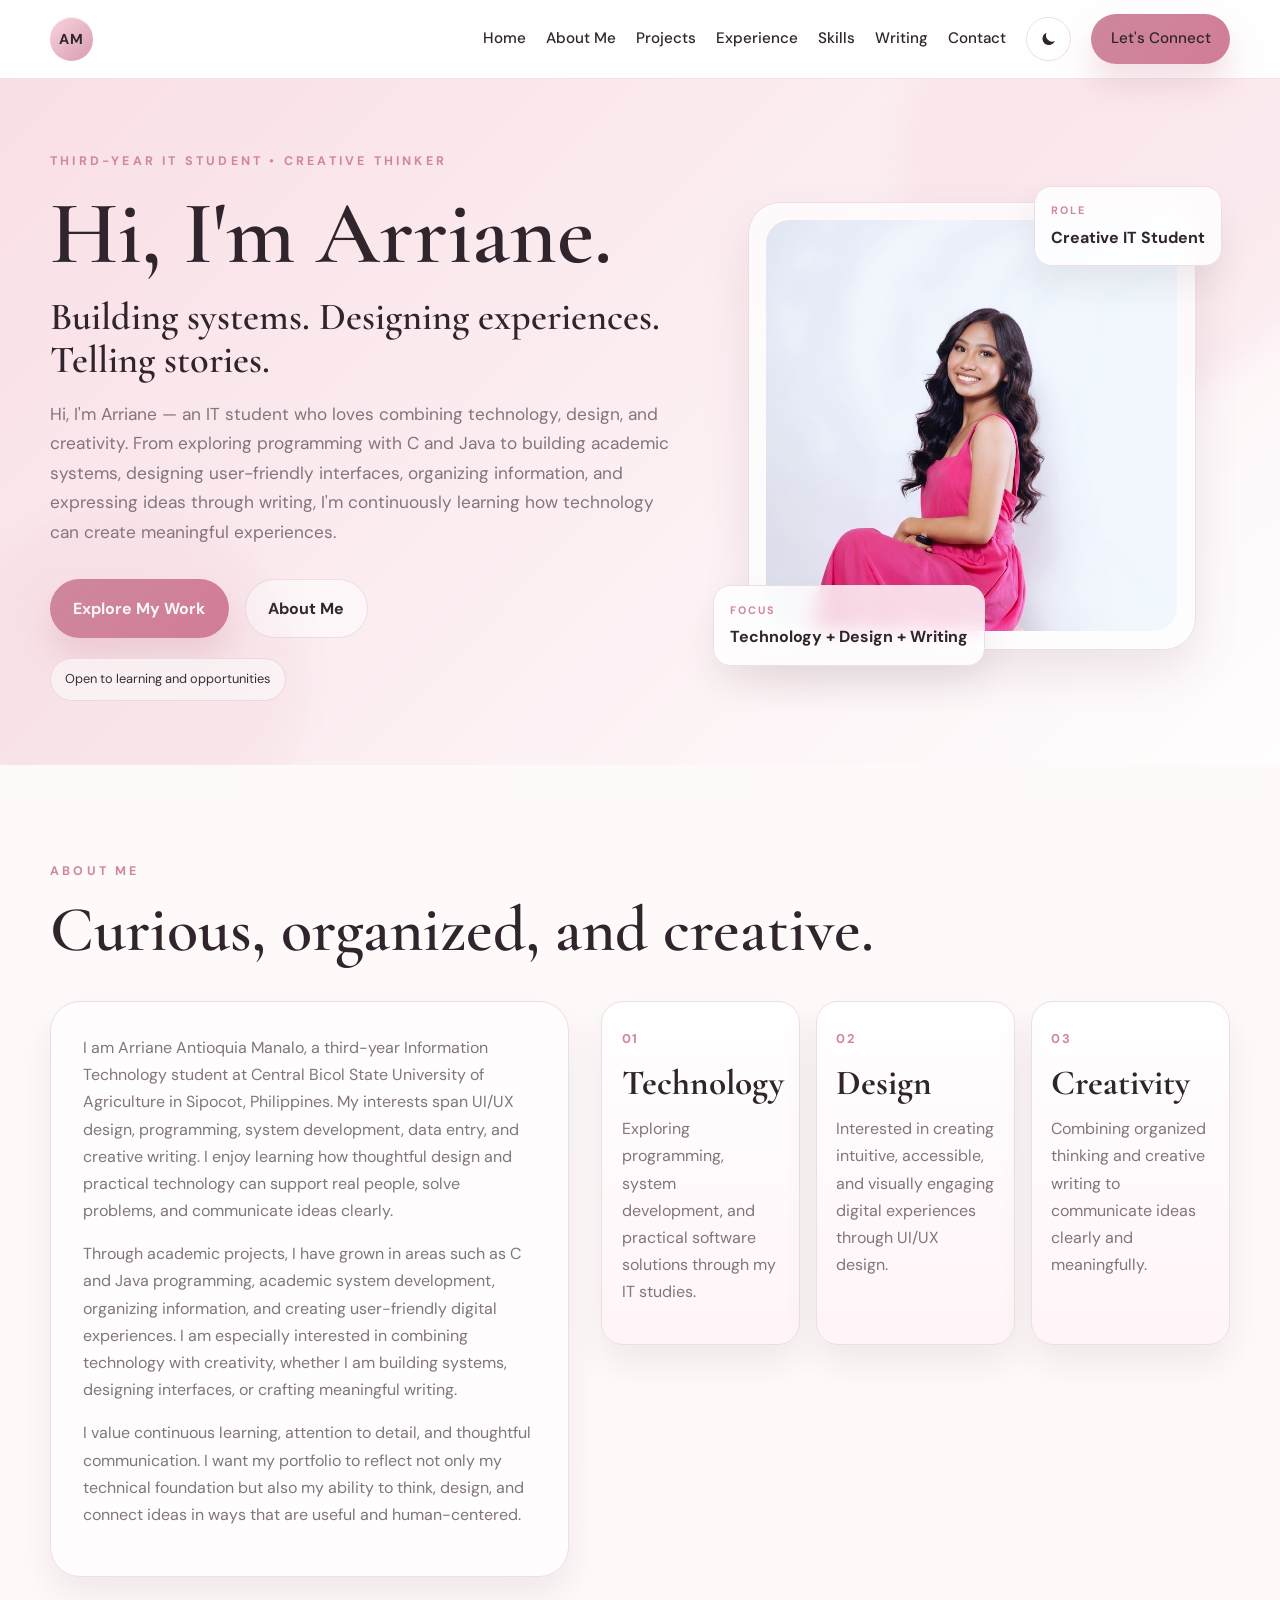
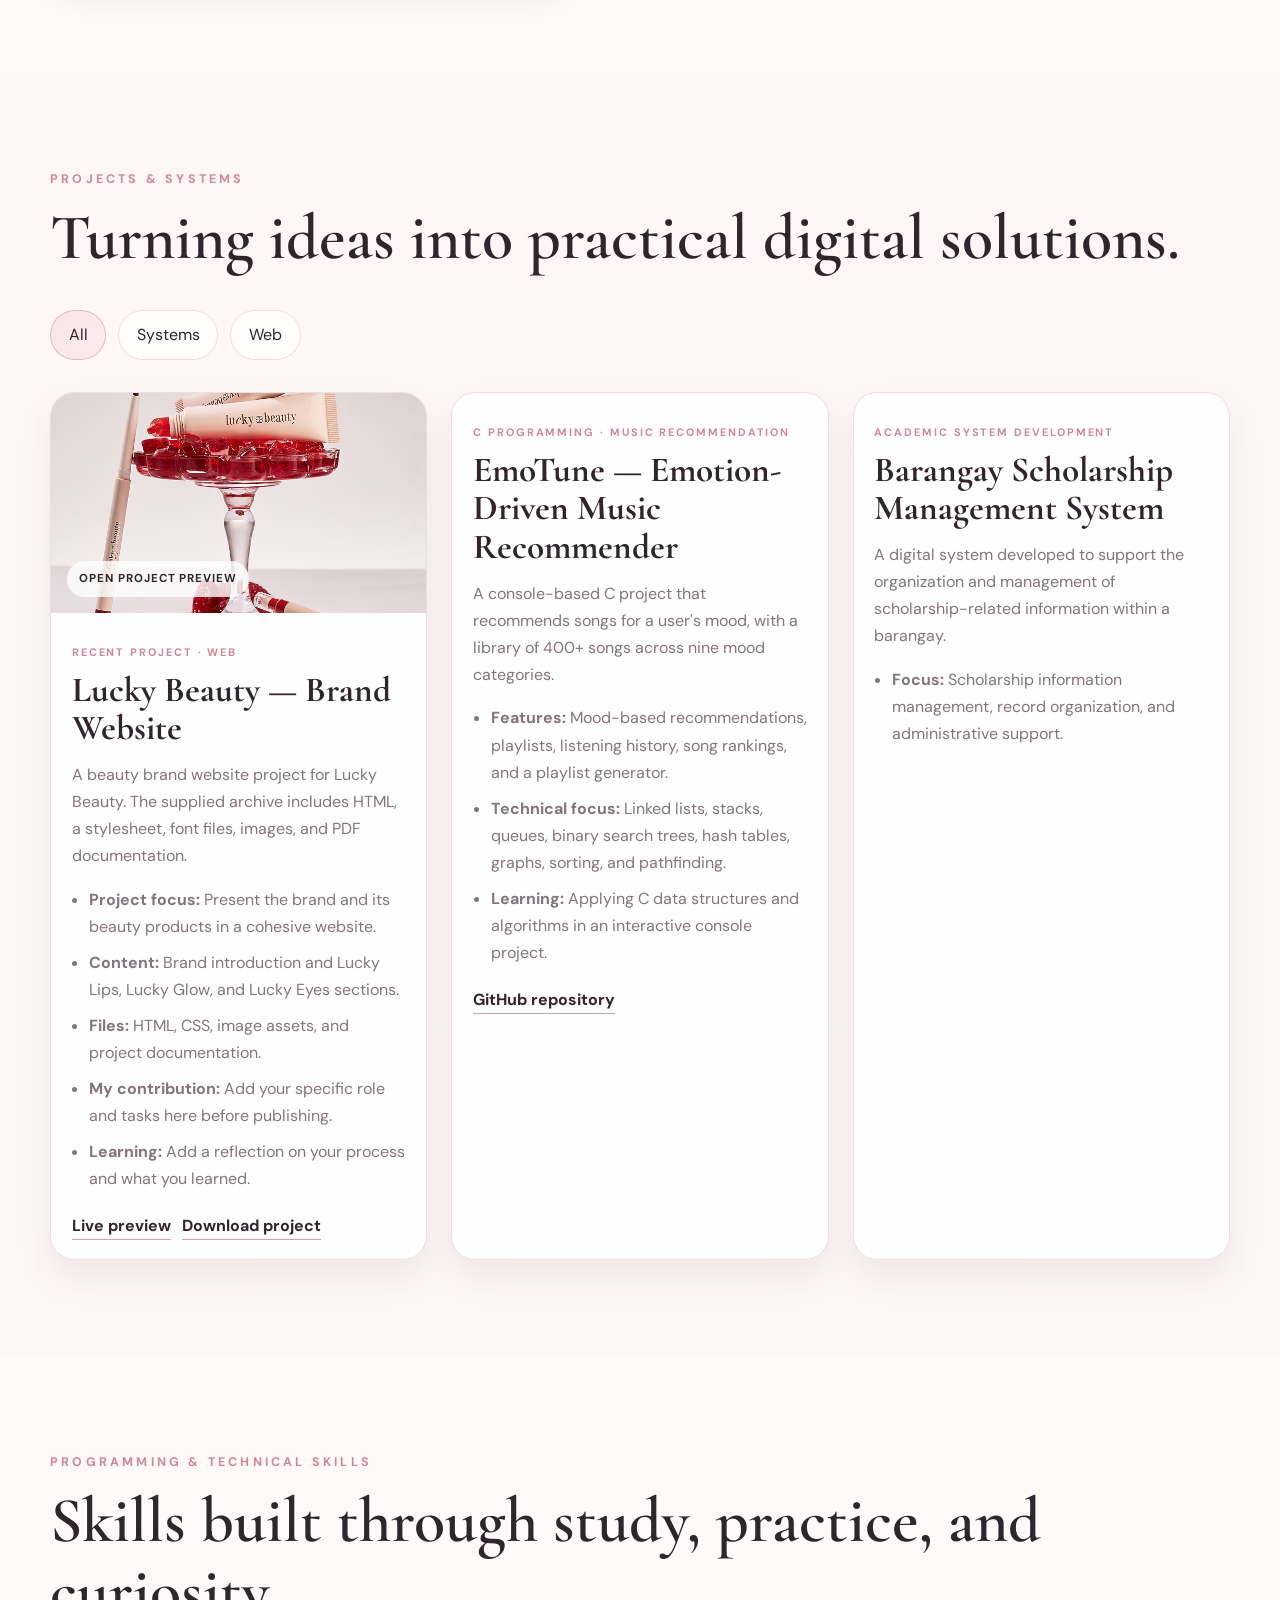
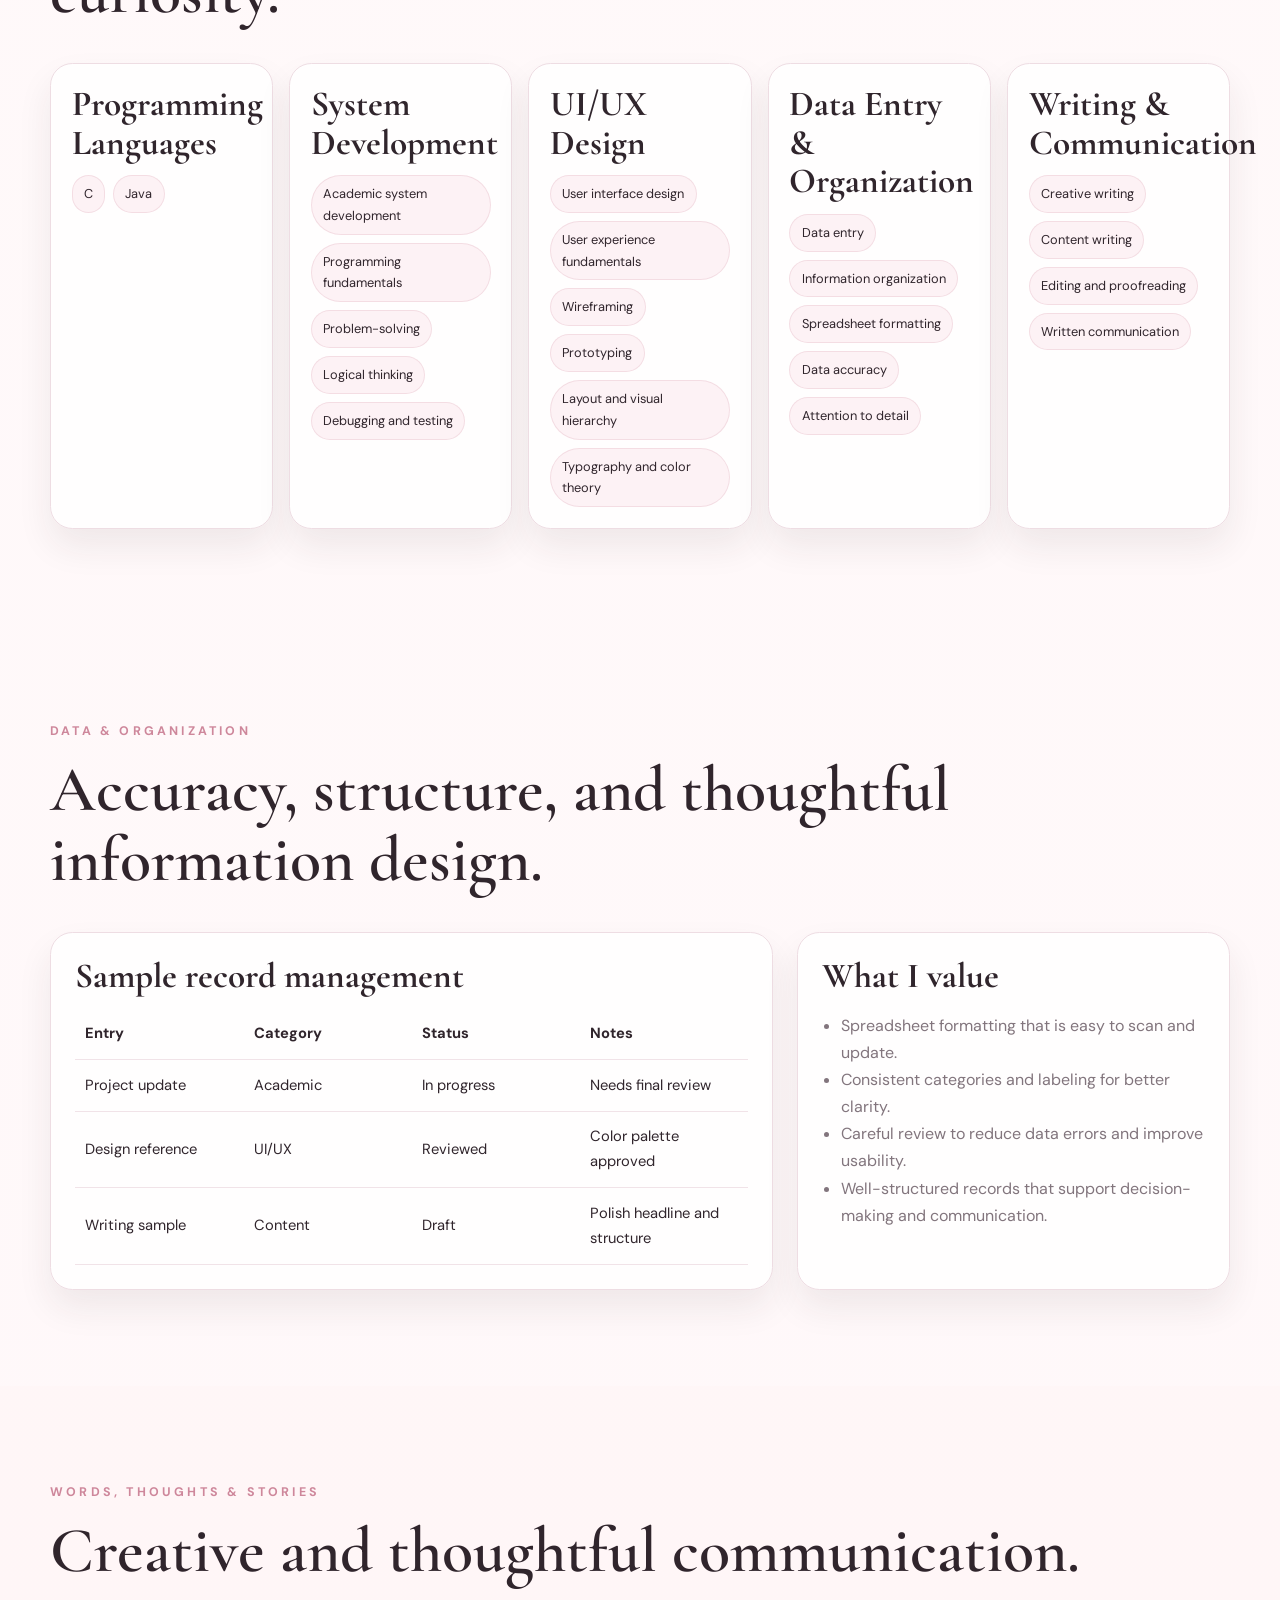
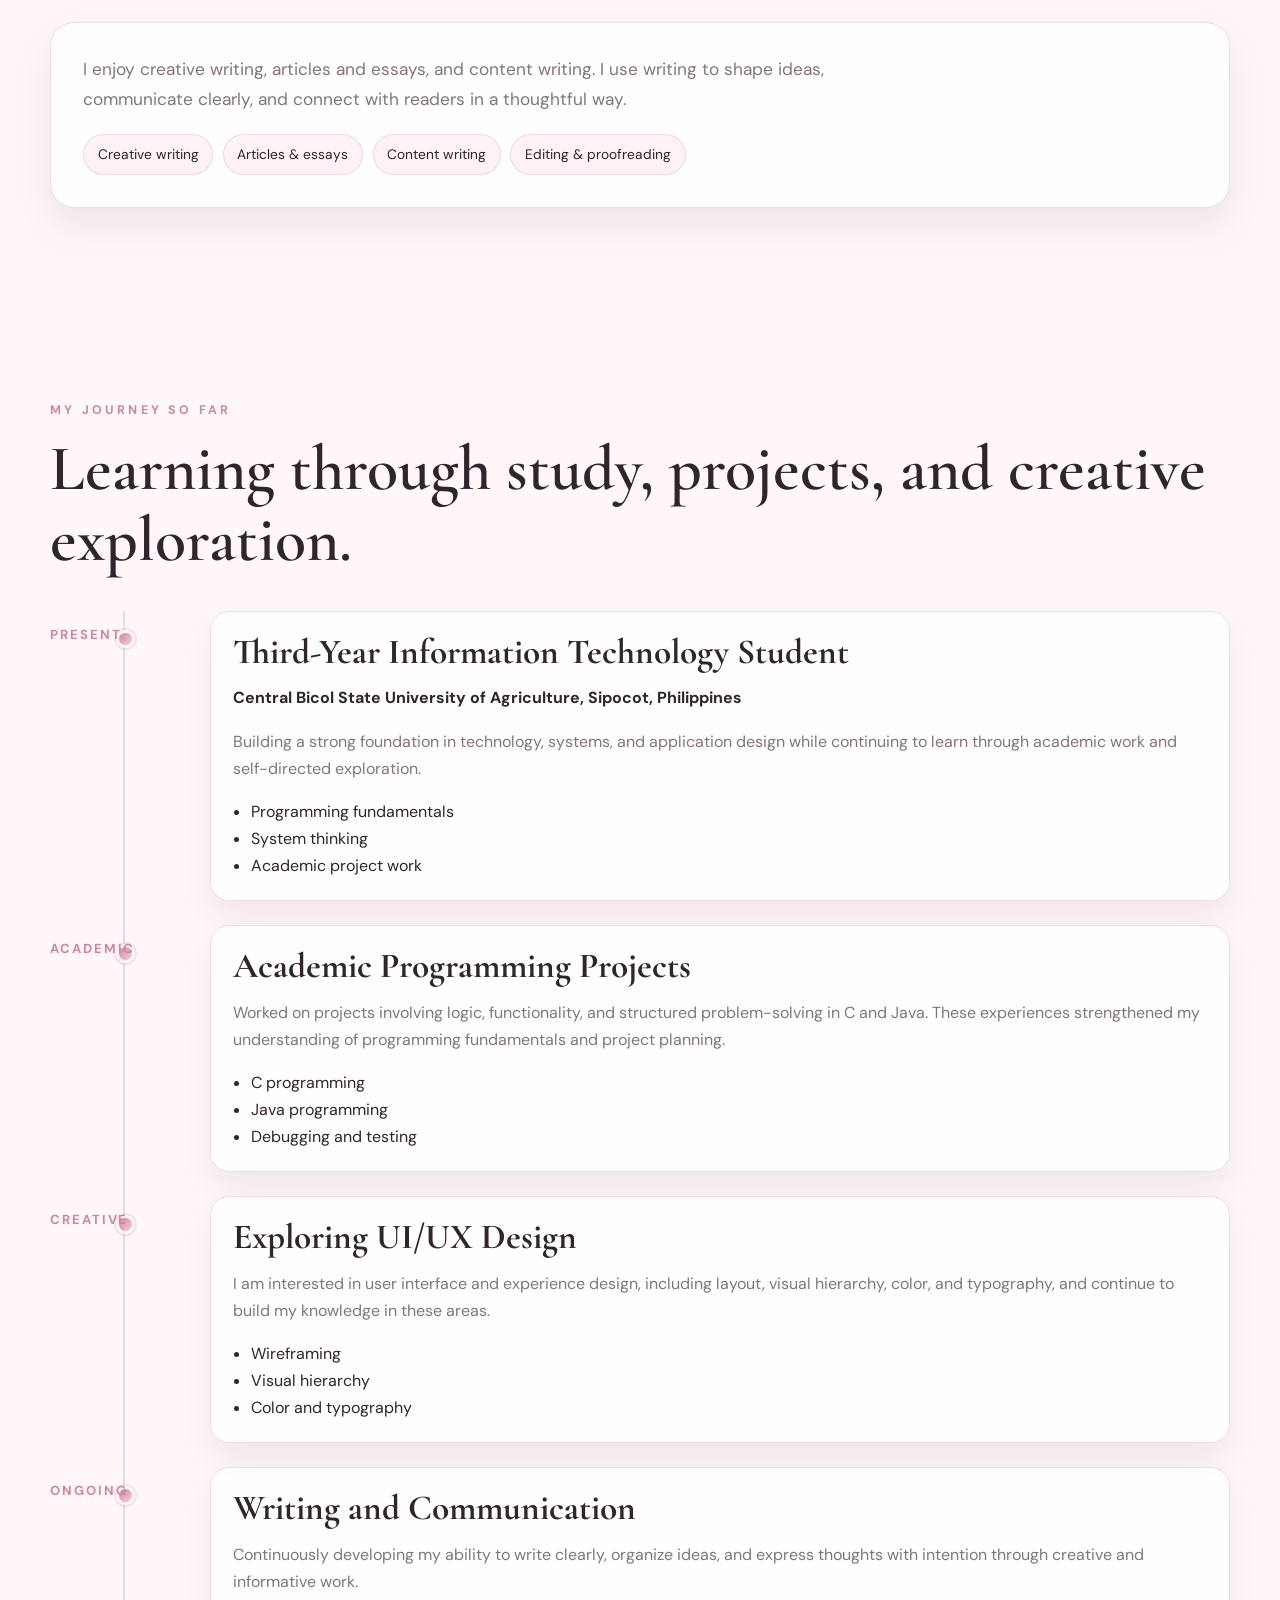
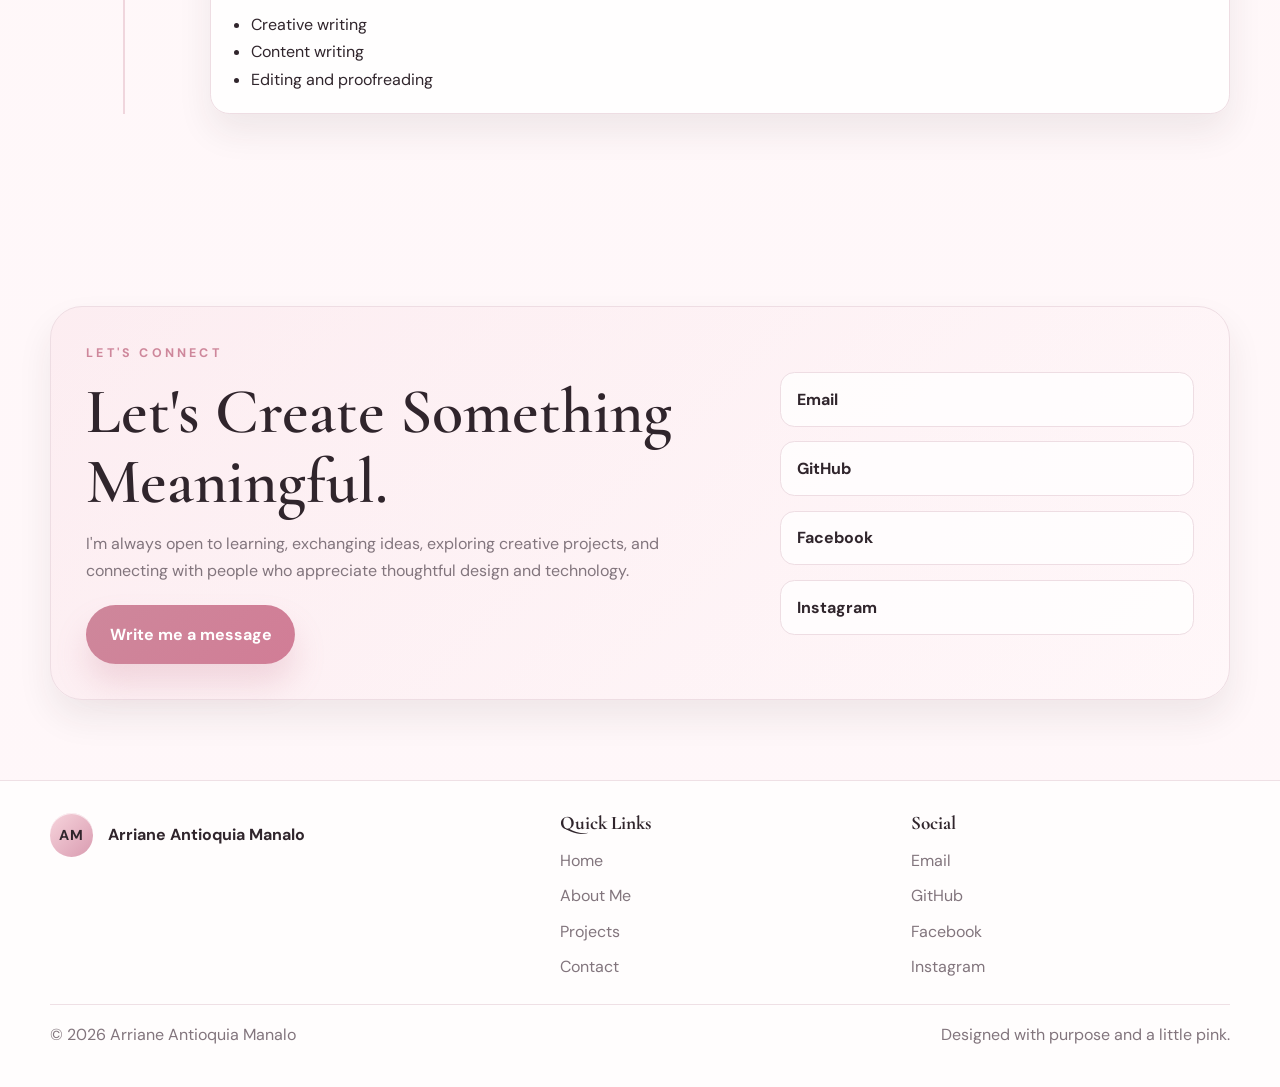
==== commit 6dbb7686: "Simplify writing portfolio section Co-authored-by: Copilot <223556219+Copilot@users.noreply.github.c" ====
--- a/index.html
+++ b/index.html
@@ -374,50 +374,20 @@
         <div class="container">
           <div class="section-heading reveal">
             <p class="section-kicker">Words, Thoughts &amp; Stories</p>
-            <h2>Writing that reflects ideas, reflection, and creativity.</h2>
-          </div>
-
-          <div class="writing-grid reveal">
-            <article class="writing-card">
-              <span class="writing-tag">Creative Writing</span>
-              <h3>Your Creative Writing Title</h3>
-              <p>Add a short excerpt from your own creative writing here.</p>
-              <a href="#writing-sample-1">Read More</a>
-            </article>
-
-            <article class="writing-card">
-              <span class="writing-tag">Articles &amp; Essays</span>
-              <h3>Your Article or Essay Title</h3>
-              <p>Add a short excerpt from an article or essay you have written.</p>
-              <a href="#writing-sample-2">Read More</a>
-            </article>
-
-            <article class="writing-card">
-              <span class="writing-tag">Content Writing</span>
-              <h3>Your Content Writing Title</h3>
-              <p>Add a short excerpt from a content-writing sample here.</p>
-              <a href="#writing-sample-3">Read More</a>
-            </article>
-          </div>
-
-          <div class="article-stack reveal">
-            <article id="writing-sample-1" class="writing-article">
-              <span class="writing-tag">Creative Writing</span>
-              <h3>Your Creative Writing Title</h3>
-              <p>Replace this note with your own writing sample and add its date if you wish.</p>
-            </article>
-
-            <article id="writing-sample-2" class="writing-article">
-              <span class="writing-tag">Articles &amp; Essays</span>
-              <h3>Your Article or Essay Title</h3>
-              <p>Replace this note with your own article or essay and add its date if you wish.</p>
-            </article>
-
-            <article id="writing-sample-3" class="writing-article">
-              <span class="writing-tag">Content Writing</span>
-              <h3>Your Content Writing Title</h3>
-              <p>Replace this note with your own content-writing sample and add its date if you wish.</p>
-            </article>
+            <h2>Creative and thoughtful communication.</h2>
+          </div>
+
+          <div class="writing-summary reveal">
+            <p>
+              I enjoy creative writing, articles and essays, and content writing. I use writing to
+              shape ideas, communicate clearly, and connect with readers in a thoughtful way.
+            </p>
+            <ul class="writing-tags" aria-label="Writing interests">
+              <li>Creative writing</li>
+              <li>Articles &amp; essays</li>
+              <li>Content writing</li>
+              <li>Editing &amp; proofreading</li>
+            </ul>
           </div>
         </div>
       </section>
--- a/style.css
+++ b/style.css
@@ -654,37 +654,35 @@
   color: var(--muted-gray);
 }
 
-.writing-grid {
-  display: grid;
-  grid-template-columns: repeat(3, minmax(0, 1fr));
-  gap: 1.25rem;
-}
-
-.writing-card,
-.writing-article {
+.writing-summary {
   background: rgba(255, 255, 255, 0.9);
   border: 1px solid var(--light-pink-border);
-  border-radius: 1.3rem;
-  padding: 1.4rem;
+  border-radius: 1.5rem;
+  padding: 2rem;
   box-shadow: var(--shadow-card);
 }
 
-.writing-card a {
-  display: inline-block;
-  margin-top: 1rem;
-  color: var(--deep-plum);
-  font-weight: 700;
-  border-bottom: 1px solid rgba(206, 135, 155, 0.8);
-}
-
-.article-stack {
-  display: grid;
-  gap: 1rem;
-  margin-top: 2rem;
-}
-
-.writing-article {
-  background: linear-gradient(180deg, rgba(255, 251, 252, 0.9), rgba(255, 255, 255, 0.9));
+.writing-summary p {
+  max-width: 52rem;
+  font-size: 1.08rem;
+}
+
+.writing-tags {
+  list-style: none;
+  display: flex;
+  flex-wrap: wrap;
+  gap: 0.6rem;
+  margin: 1.25rem 0 0;
+  padding: 0;
+}
+
+.writing-tags li {
+  padding: 0.5rem 0.85rem;
+  border: 1px solid rgba(206, 135, 155, 0.25);
+  border-radius: 999px;
+  background: rgba(245, 208, 218, 0.25);
+  color: var(--deep-plum);
+  font-size: 0.86rem;
 }
 
 .timeline {
@@ -871,7 +869,6 @@
   .project-grid,
   .data-layout,
   .skills-grid,
-  .writing-grid,
   .contact-shell,
   .footer-grid {
     grid-template-columns: 1fr 1fr;
@@ -887,17 +884,12 @@
 
   .project-grid,
   .skills-grid,
-  .writing-grid {
-    grid-template-columns: repeat(2, minmax(0, 1fr));
-  }
-
   .highlight-grid {
     grid-template-columns: 1fr;
   }
 
   .project-card,
   .skill-card,
-  .writing-card,
   .data-card,
   .contact-shell {
     width: 100%;
@@ -955,10 +947,6 @@
 
   .project-grid,
   .skills-grid,
-  .writing-grid {
-    grid-template-columns: 1fr;
-  }
-
   .timeline {
     gap: 1.2rem;
   }
@@ -1031,8 +1019,7 @@
 [data-theme="dark"] .project-card,
 [data-theme="dark"] .skill-card,
 [data-theme="dark"] .data-card,
-[data-theme="dark"] .writing-card,
-[data-theme="dark"] .writing-article,
+[data-theme="dark"] .writing-summary,
 [data-theme="dark"] .timeline-content,
 [data-theme="dark"] .contact-shell,
 [data-theme="dark"] .contact-links a {
